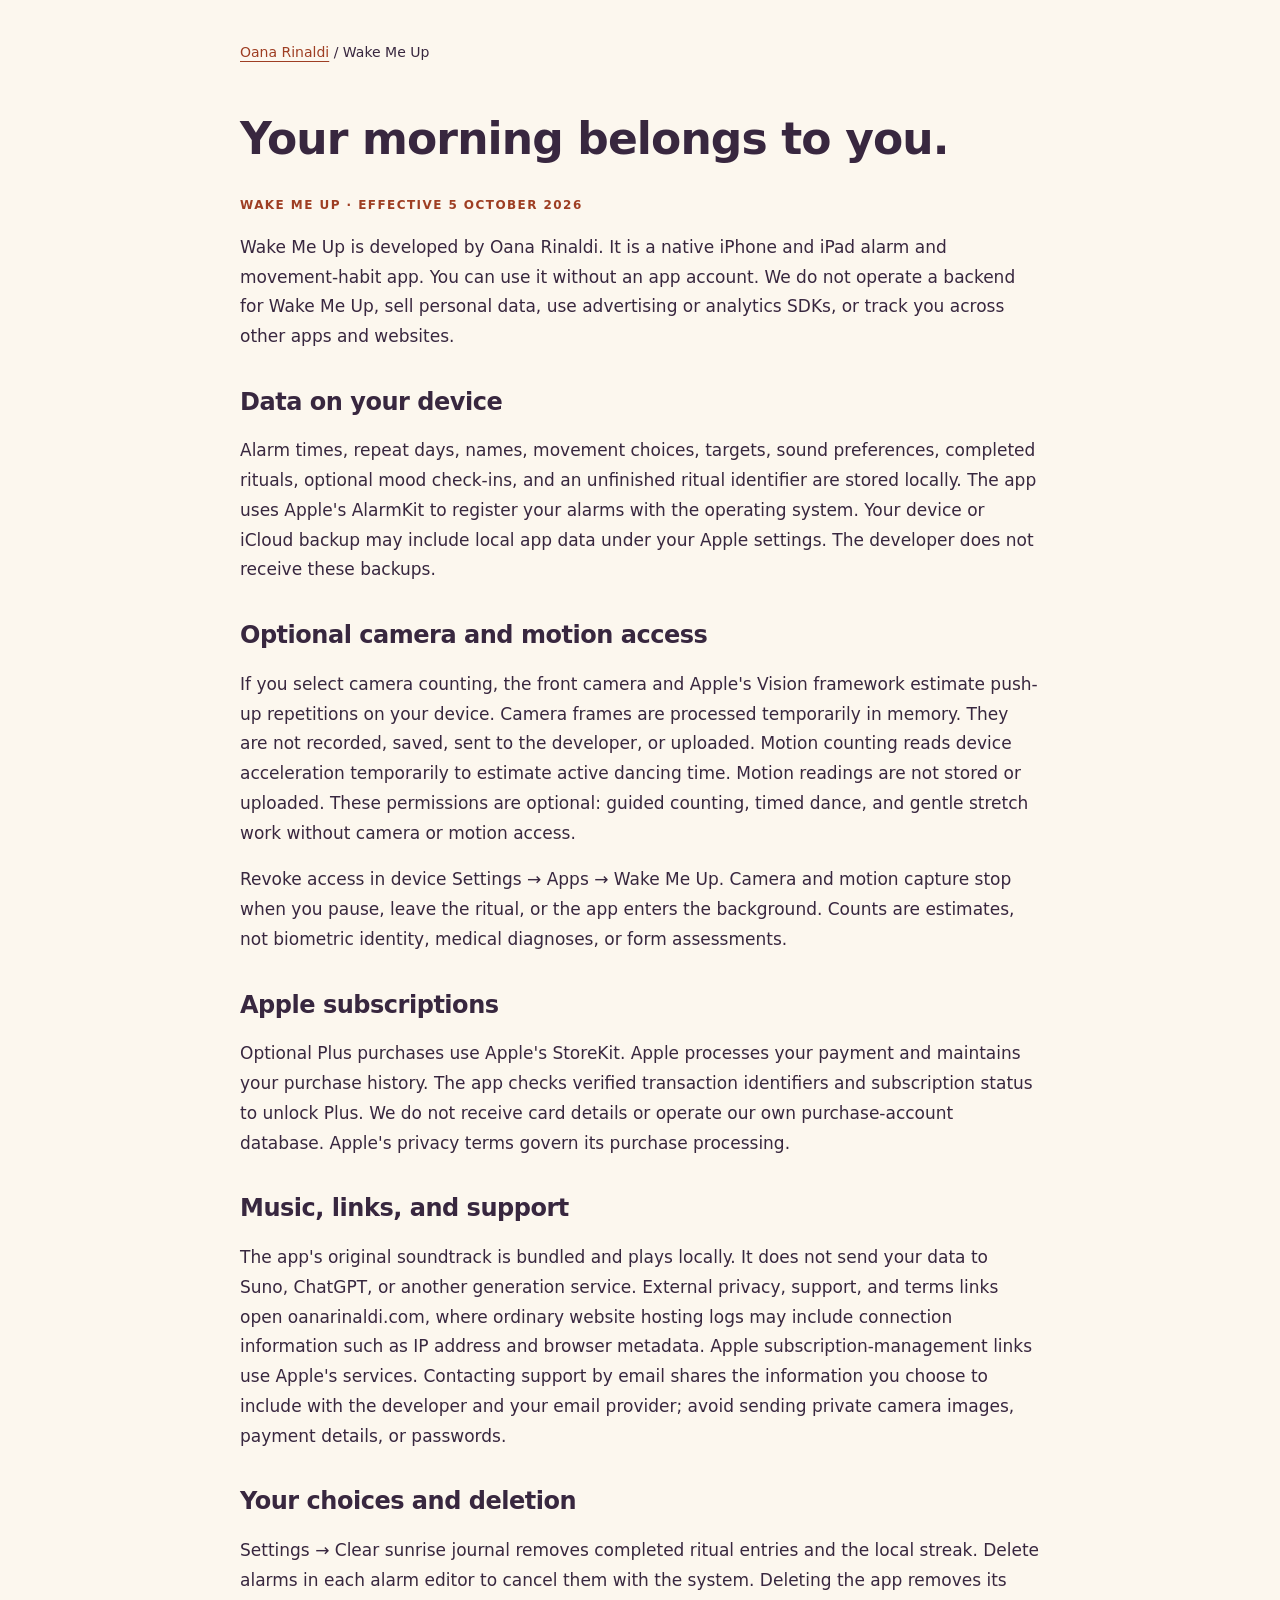
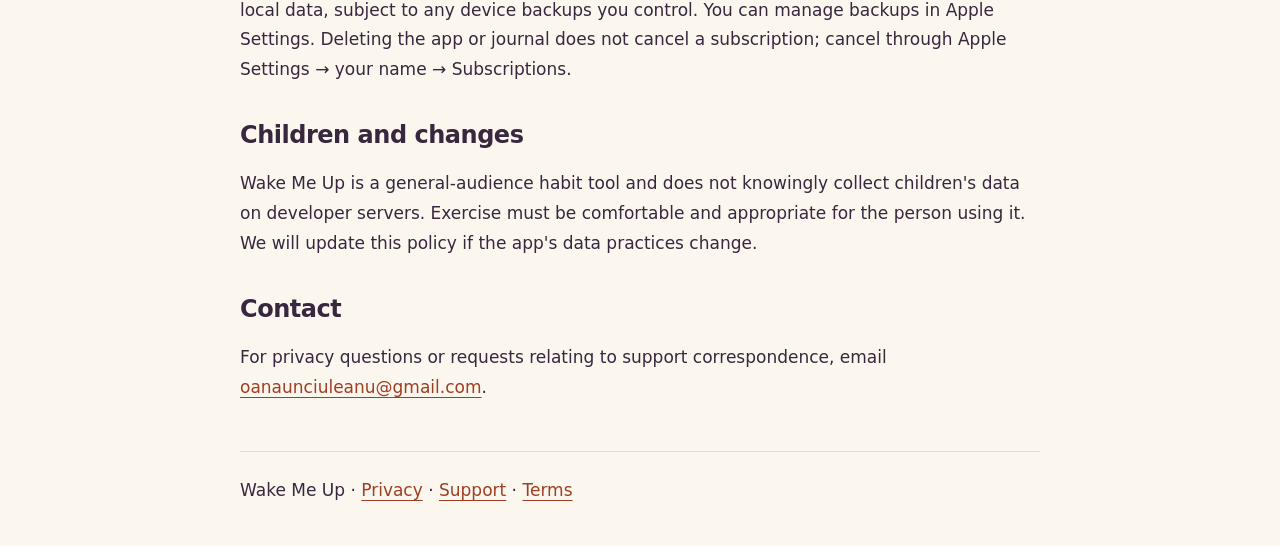
==== AppStore/Web/wakemeupprivacy.html @ 814f3ec6 "Build Wake Me Up iPhone and iPad alarm rituals app" ====
<!doctype html><html lang="en"><head><meta charset="utf-8"><meta name="viewport" content="width=device-width,initial-scale=1"><title>Privacy policy — Wake Me Up</title><style>body{font:17px/1.75 system-ui,sans-serif;max-width:800px;margin:auto;padding:40px 24px;background:#fcf7ee;color:#38273f}h1,h2{line-height:1.2;letter-spacing:-.02em}h1{font-size:44px}h2{margin-top:36px;font-size:24px}a{color:#9e3e23;text-underline-offset:4px}nav{margin-bottom:48px;font-size:14px}footer{margin-top:48px;border-top:1px solid #e5d9d0;padding-top:24px}.tag{color:#9e3e23;font-weight:700;letter-spacing:.12em;font-size:12px}</style></head><body><nav aria-label="Site"><a href="index.html">Oana Rinaldi</a> / Wake Me Up</nav><main><h1>Your morning belongs to you.</h1><p class="tag">WAKE ME UP · EFFECTIVE 5 OCTOBER 2026</p><p>Wake Me Up is developed by Oana Rinaldi. It is a native iPhone and iPad alarm and movement-habit app. You can use it without an app account. We do not operate a backend for Wake Me Up, sell personal data, use advertising or analytics SDKs, or track you across other apps and websites.</p>
<h2>Data on your device</h2><p>Alarm times, repeat days, names, movement choices, targets, sound preferences, completed rituals, optional mood check-ins, and an unfinished ritual identifier are stored locally. The app uses Apple's AlarmKit to register your alarms with the operating system. Your device or iCloud backup may include local app data under your Apple settings. The developer does not receive these backups.</p>
<h2>Optional camera and motion access</h2><p>If you select camera counting, the front camera and Apple's Vision framework estimate push-up repetitions on your device. Camera frames are processed temporarily in memory. They are not recorded, saved, sent to the developer, or uploaded. Motion counting reads device acceleration temporarily to estimate active dancing time. Motion readings are not stored or uploaded. These permissions are optional: guided counting, timed dance, and gentle stretch work without camera or motion access.</p><p>Revoke access in device Settings → Apps → Wake Me Up. Camera and motion capture stop when you pause, leave the ritual, or the app enters the background. Counts are estimates, not biometric identity, medical diagnoses, or form assessments.</p>
<h2>Apple subscriptions</h2><p>Optional Plus purchases use Apple's StoreKit. Apple processes your payment and maintains your purchase history. The app checks verified transaction identifiers and subscription status to unlock Plus. We do not receive card details or operate our own purchase-account database. Apple's privacy terms govern its purchase processing.</p>
<h2>Music, links, and support</h2><p>The app's original soundtrack is bundled and plays locally. It does not send your data to Suno, ChatGPT, or another generation service. External privacy, support, and terms links open oanarinaldi.com, where ordinary website hosting logs may include connection information such as IP address and browser metadata. Apple subscription-management links use Apple's services. Contacting support by email shares the information you choose to include with the developer and your email provider; avoid sending private camera images, payment details, or passwords.</p>
<h2 id="choices">Your choices and deletion</h2><p>Settings → Clear sunrise journal removes completed ritual entries and the local streak. Delete alarms in each alarm editor to cancel them with the system. Deleting the app removes its local data, subject to any device backups you control. You can manage backups in Apple Settings. Deleting the app or journal does not cancel a subscription; cancel through Apple Settings → your name → Subscriptions.</p>
<h2>Children and changes</h2><p>Wake Me Up is a general-audience habit tool and does not knowingly collect children's data on developer servers. Exercise must be comfortable and appropriate for the person using it. We will update this policy if the app's data practices change.</p>
<h2>Contact</h2><p>For privacy questions or requests relating to support correspondence, email <a href="mailto:oanaunciuleanu@gmail.com">oanaunciuleanu@gmail.com</a>.</p></main><footer>Wake Me Up · <a href="wakemeupprivacy.html">Privacy</a> · <a href="wakemeupsupport.html">Support</a> · <a href="wakemeupterms.html">Terms</a></footer></body></html>
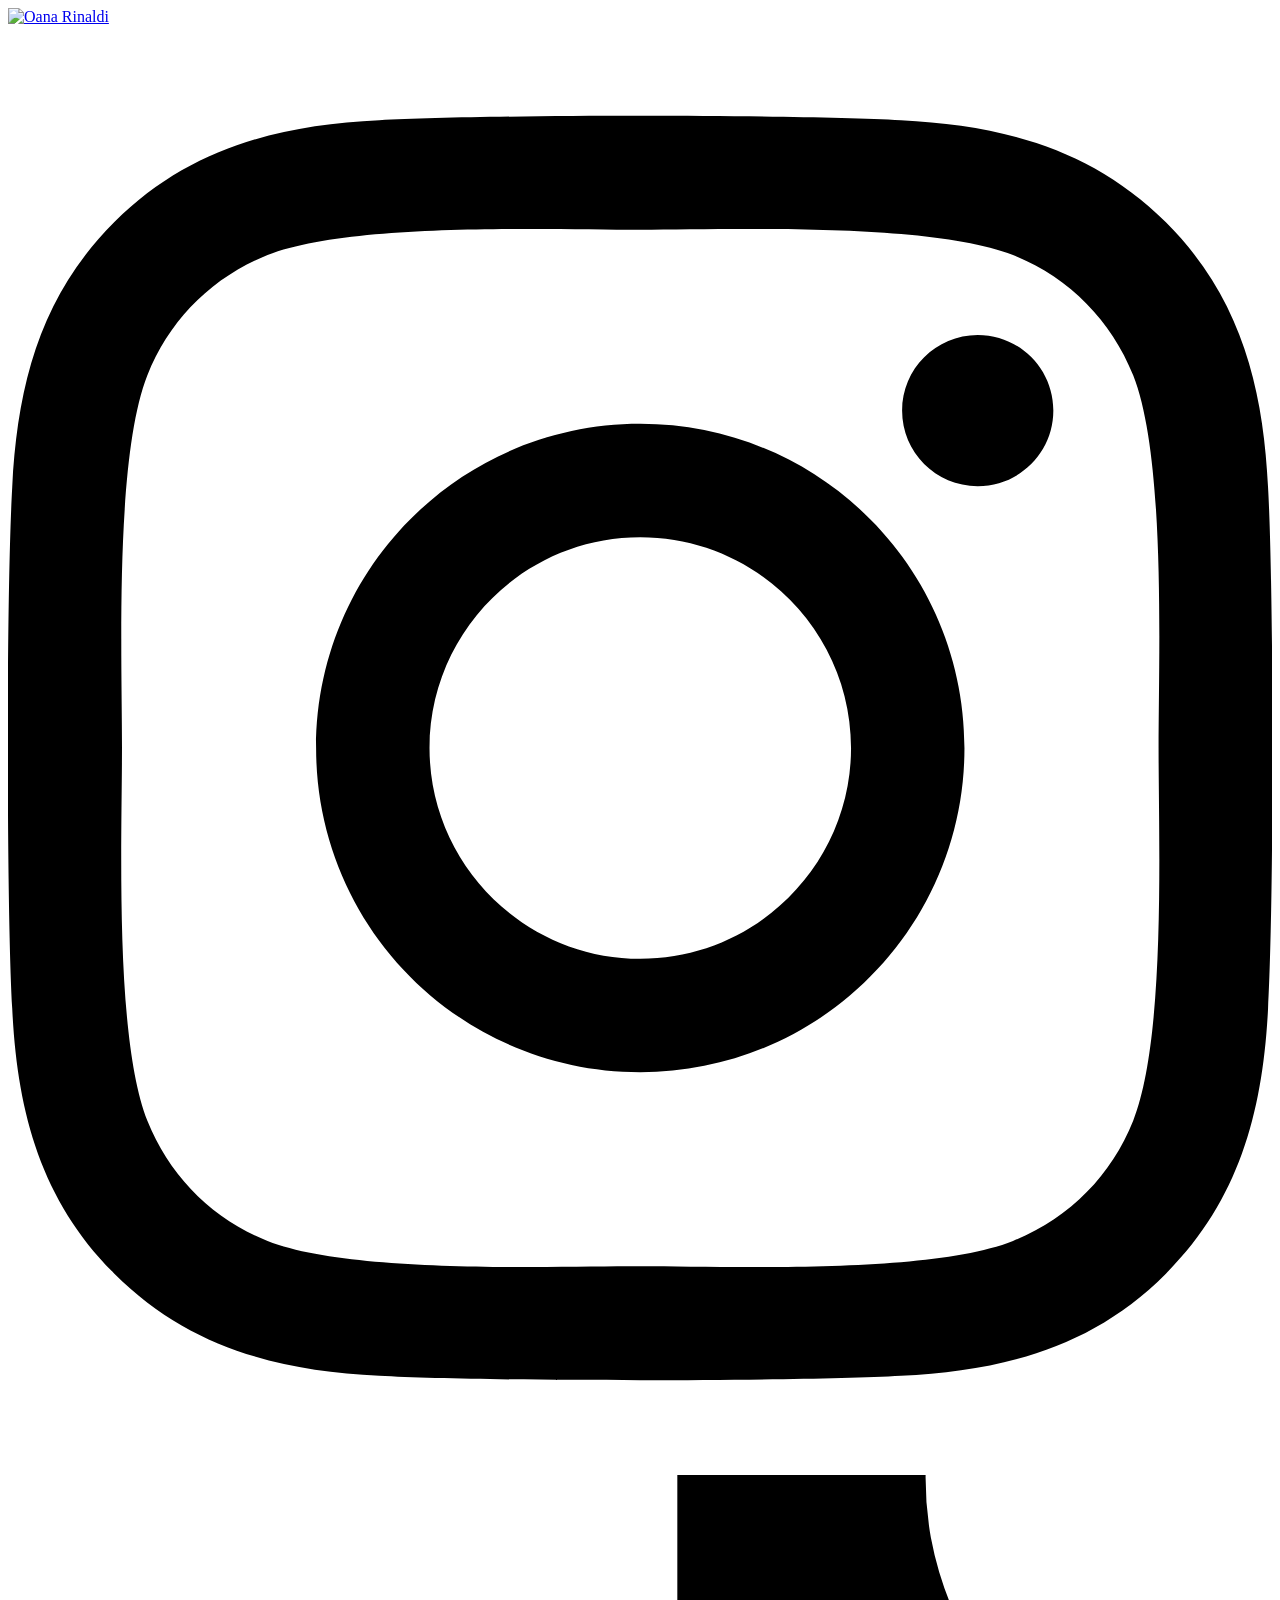
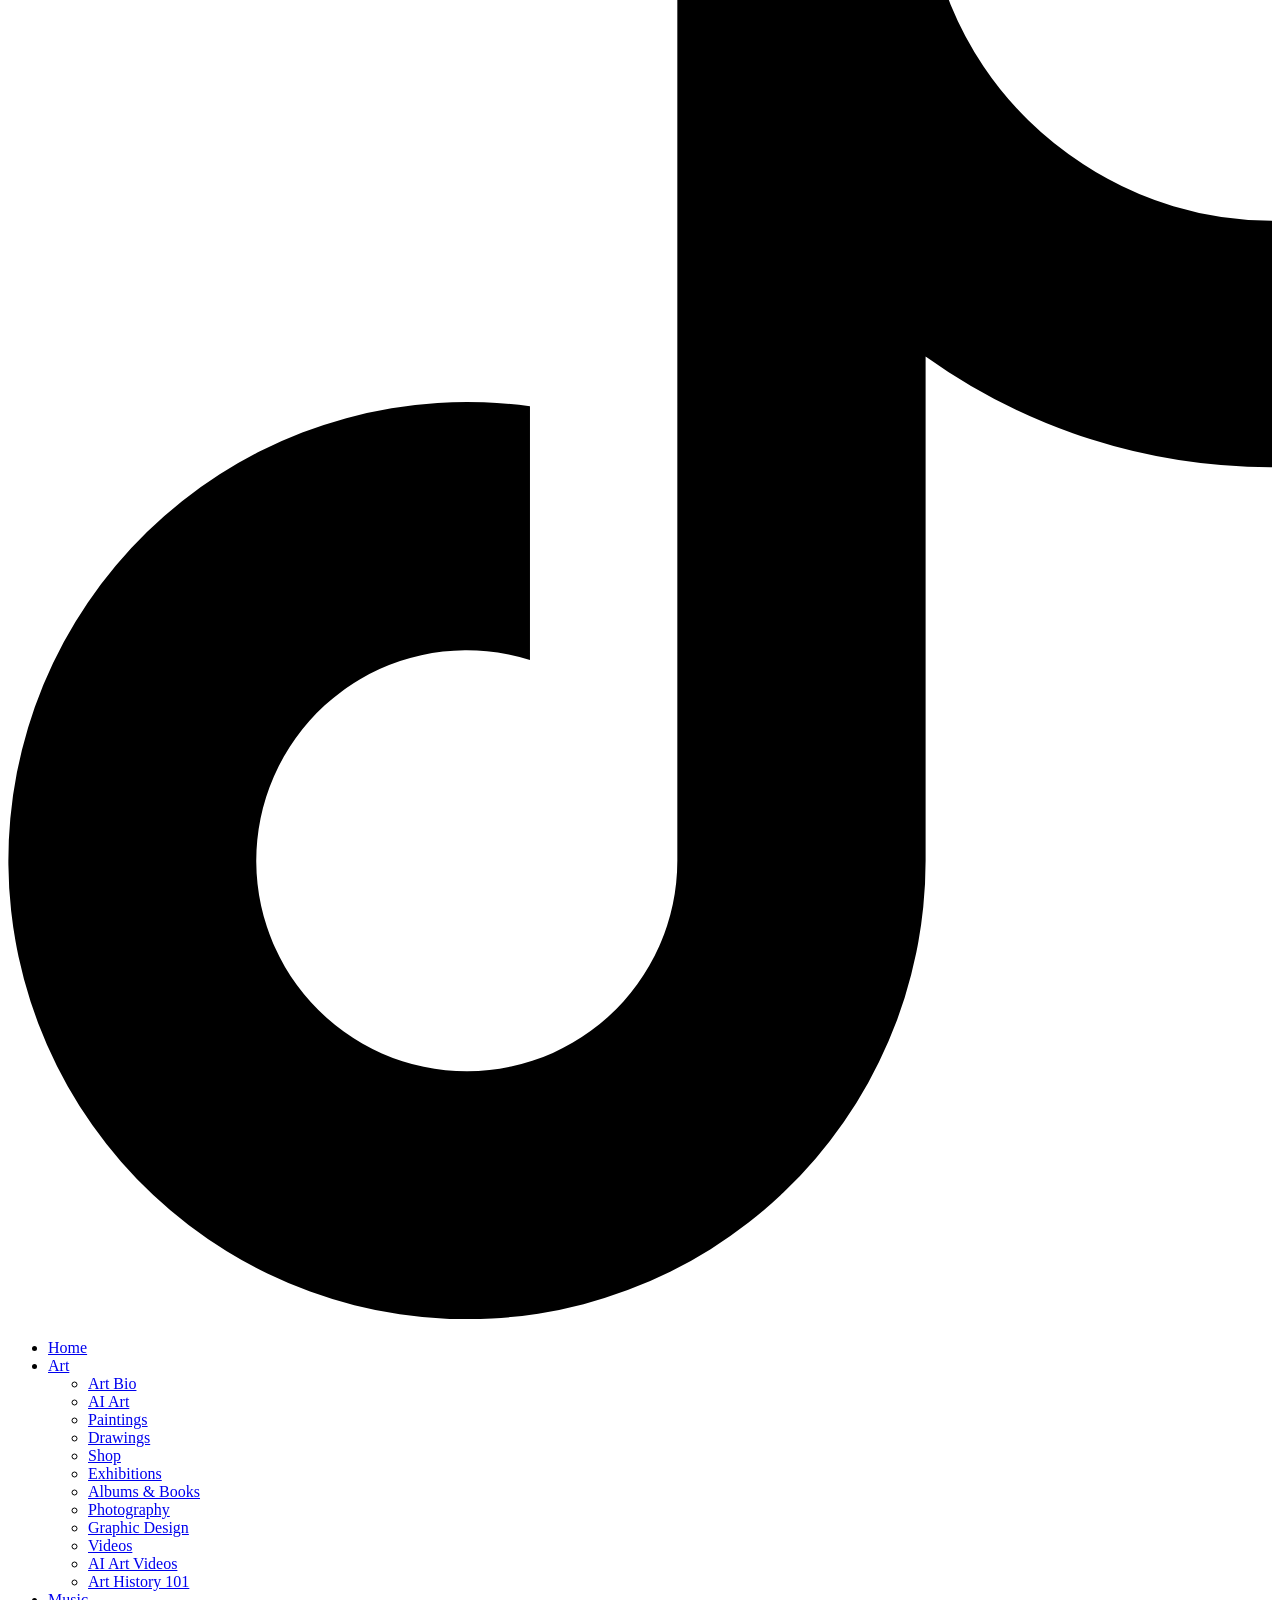
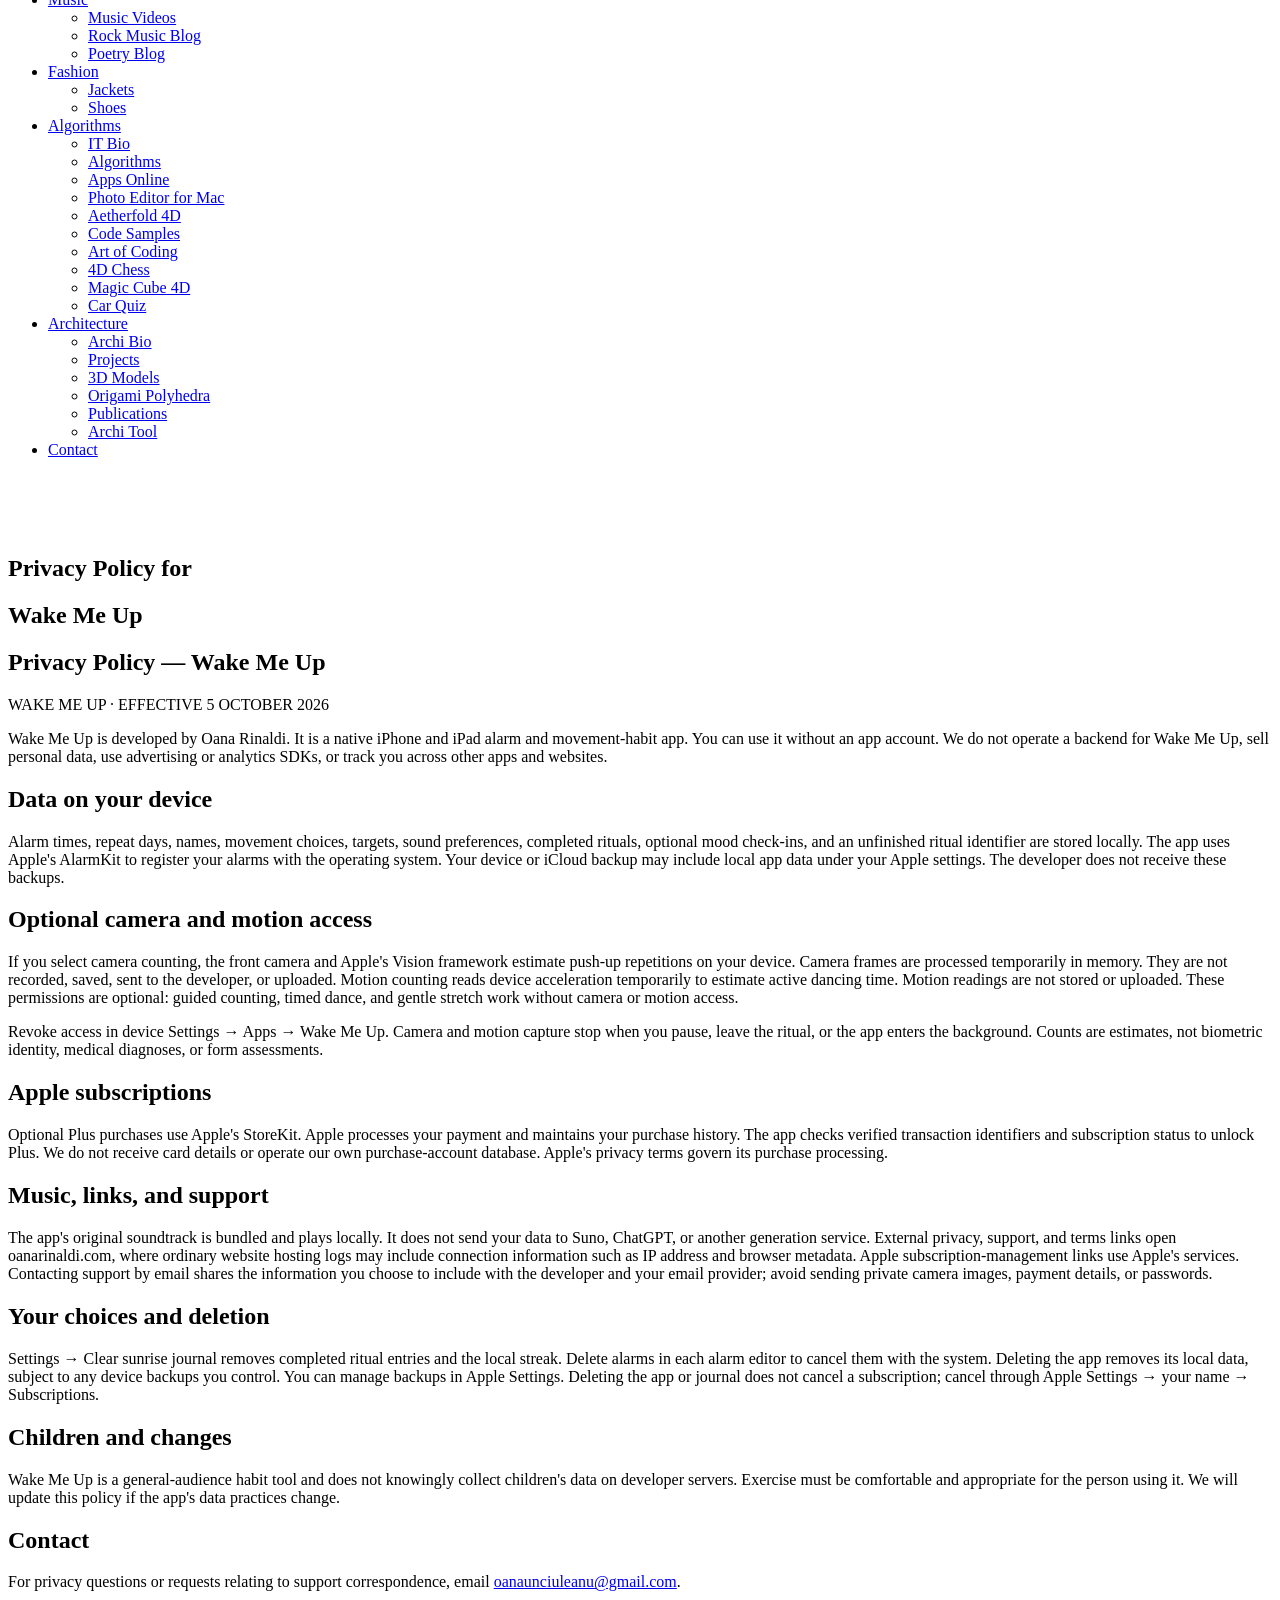
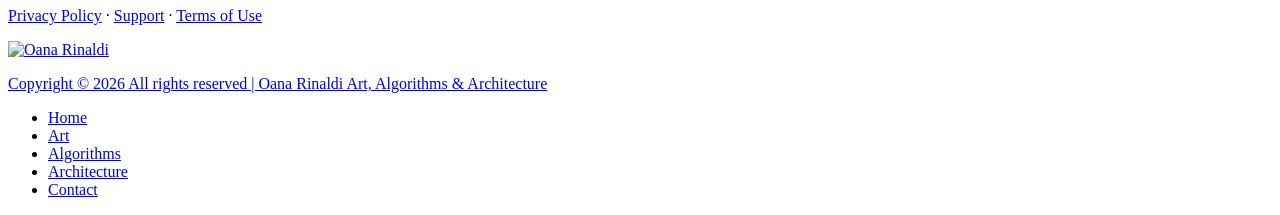
==== commit 728560ac: "Attach reviewer demo and match website styling" ====
--- a/AppStore/Web/wakemeupprivacy.html
+++ b/AppStore/Web/wakemeupprivacy.html
@@ -1,8 +1,304 @@
-<!doctype html><html lang="en"><head><meta charset="utf-8"><meta name="viewport" content="width=device-width,initial-scale=1"><title>Privacy policy — Wake Me Up</title><style>body{font:17px/1.75 system-ui,sans-serif;max-width:800px;margin:auto;padding:40px 24px;background:#fcf7ee;color:#38273f}h1,h2{line-height:1.2;letter-spacing:-.02em}h1{font-size:44px}h2{margin-top:36px;font-size:24px}a{color:#9e3e23;text-underline-offset:4px}nav{margin-bottom:48px;font-size:14px}footer{margin-top:48px;border-top:1px solid #e5d9d0;padding-top:24px}.tag{color:#9e3e23;font-weight:700;letter-spacing:.12em;font-size:12px}</style></head><body><nav aria-label="Site"><a href="index.html">Oana Rinaldi</a> / Wake Me Up</nav><main><h1>Your morning belongs to you.</h1><p class="tag">WAKE ME UP · EFFECTIVE 5 OCTOBER 2026</p><p>Wake Me Up is developed by Oana Rinaldi. It is a native iPhone and iPad alarm and movement-habit app. You can use it without an app account. We do not operate a backend for Wake Me Up, sell personal data, use advertising or analytics SDKs, or track you across other apps and websites.</p>
+<!DOCTYPE html>
+<html lang="en">
+
+<head>
+    <meta charset="UTF-8">
+    <meta name="description" content="Privacy Policy for Wake Me Up — local data, optional camera and motion permissions, and Apple subscriptions.">
+    <meta http-equiv="X-UA-Compatible" content="IE=edge">
+    <meta name="viewport" content="width=device-width, initial-scale=1, shrink-to-fit=no">
+    <!-- The above 4 meta tags *must* come first in the head; any other head content must come *after* these tags -->
+
+    <!-- Title -->
+    <title>Privacy Policy - Wake Me Up by Oana Rinaldi</title>
+
+    <!-- Favicon -->
+    <link rel="icon" href="img/core-img/favicon.ico">
+
+    <!-- Stylesheet -->
+    <link rel="stylesheet" href="style.css">
+
+    <!-- Custom CSS for tooltips -->
+    <style>
+        /* Tooltip styling */
+        .tooltip-btn {
+            position: relative;
+            cursor: pointer;
+        }
+
+        .tooltip-btn::after {
+            content: attr(data-tooltip);
+            position: absolute;
+            bottom: 125%;
+            left: 50%;
+            transform: translateX(-50%);
+            background-color: #333;
+            color: white;
+            padding: 8px 12px;
+            border-radius: 4px;
+            font-size: 12px;
+            white-space: nowrap;
+            opacity: 0;
+            visibility: hidden;
+            transition: opacity 0.3s, visibility 0.3s;
+            z-index: 1000;
+        }
+
+        .tooltip-btn::before {
+            content: '';
+            position: absolute;
+            bottom: 115%;
+            left: 50%;
+            transform: translateX(-50%);
+            border: 5px solid transparent;
+            border-top-color: #333;
+            opacity: 0;
+            visibility: hidden;
+            transition: opacity 0.3s, visibility 0.3s;
+            z-index: 1000;
+        }
+
+        .tooltip-btn:hover::after,
+        .tooltip-btn:hover::before {
+            opacity: 1;
+            visibility: visible;
+        }
+    </style>
+
+</head>
+
+<body>
+    <!-- Preloader -->
+    <div class="preloader d-flex align-items-center justify-content-center">
+        <div class="lds-ellipsis">
+            <div></div>
+            <div></div>
+            <div></div>
+            <div></div>
+        </div>
+    </div>
+
+    <!-- ##### Header Area Start ##### -->
+    <header class="header-area">
+        <!-- Navbar Area -->
+        <div class="oneMusic-main-menu">
+            <div class="classy-nav-container breakpoint-off">
+                <div class="container">
+                    <!-- Menu -->
+                    <nav class="classy-navbar justify-content-between" id="oneMusicNav">
+
+                        <!-- Nav brand -->
+                        <div class="brand-social-wrap"><a href="index.html" class="nav-brand"><img src="img/core-img/logo.png" alt="Oana Rinaldi"></a><a class="nav-social-icon nav-social-ig" href="https://www.instagram.com/oanarinaldi" target="_blank" rel="noopener" aria-label="Instagram"><svg viewBox="0 0 448 512" xmlns="http://www.w3.org/2000/svg"><path d="M224.1 141c-63.6 0-114.9 51.3-114.9 114.9s51.3 114.9 114.9 114.9S339 319.5 339 255.9 287.7 141 224.1 141zm0 189.6c-41.1 0-74.7-33.5-74.7-74.7s33.5-74.7 74.7-74.7 74.7 33.5 74.7 74.7-33.6 74.7-74.7 74.7zm146.4-194.3c0 14.9-12 26.8-26.8 26.8-14.9 0-26.8-12-26.8-26.8s12-26.8 26.8-26.8 26.8 12 26.8 26.8zm76.1 27.2c-1.7-35.9-9.9-67.7-36.2-93.9-26.2-26.2-58-34.4-93.9-36.2-37-2.1-147.9-2.1-184.9 0-35.8 1.7-67.6 9.9-93.9 36.1s-34.4 58-36.2 93.9c-2.1 37-2.1 147.9 0 184.9 1.7 35.9 9.9 67.7 36.2 93.9s58 34.4 93.9 36.2c37 2.1 147.9 2.1 184.9 0 35.9-1.7 67.7-9.9 93.9-36.2 26.2-26.2 34.4-58 36.2-93.9 2.1-37 2.1-147.8 0-184.8zM398.8 388c-7.8 19.6-22.9 34.7-42.6 42.6-29.5 11.7-99.5 9-132.1 9s-102.7 2.6-132.1-9c-19.6-7.8-34.7-22.9-42.6-42.6-11.7-29.5-9-99.5-9-132.1s-2.6-102.7 9-132.1c7.8-19.6 22.9-34.7 42.6-42.6 29.5-11.7 99.5-9 132.1-9s102.7-2.6 132.1 9c19.6 7.8 34.7 22.9 42.6 42.6 11.7 29.5 9 99.5 9 132.1s2.7 102.7-9 132.1z"/></svg></a><a class="nav-social-icon nav-social-tt" href="https://www.tiktok.com/@oanarinaldi?lang=en" target="_blank" rel="noopener" aria-label="TikTok"><svg viewBox="0 0 448 512" xmlns="http://www.w3.org/2000/svg"><path d="M448,209.91a210.06,210.06,0,0,1-122.77-39.25V349.38A162.55,162.55,0,1,1,185,188.31V278.2a74.62,74.62,0,1,0,52.23,71.18V0l88,0a121.18,121.18,0,0,0,1.86,22.17h0A122.18,122.18,0,0,0,381,102.39a121.43,121.43,0,0,0,67,20.14Z"/></svg></a></div>
+
+                        <!-- Navbar Toggler -->
+                        <div class="classy-navbar-toggler">
+                            <span class="navbarToggler"><span></span><span></span><span></span></span>
+                        </div>
+
+                        <!-- Menu -->
+                        <div class="classy-menu">
+
+                            <!-- Close Button -->
+                            <div class="classycloseIcon">
+                                <div class="cross-wrap"><span class="top"></span><span class="bottom"></span></div>
+                            </div>
+
+                            <!-- Nav Start -->
+                            <div class="classynav">
+                                <ul>
+                                    <li><a href="index.html">Home</a></li>
+                                    <li><a href="paintings.html">Art</a>
+                                        <ul class="dropdown">
+                                            <li><a href="artbio.html">Art Bio</a></li>
+											<li><a href="aiart.html">AI Art</a></li>
+                                            <li><a href="paintings.html">Paintings</a></li>
+                                            <li><a href="drawings.html">Drawings</a></li>
+                                            <li><a href="shop.html">Shop</a></li>
+                                            <li><a href="exhibitions.html">Exhibitions</a></li>
+                                            <li><a href="albums.html">Albums &#38; Books</a></li>
+                                            <li><a href="photography.html">Photography</a></li>
+                                            <li><a href="graphicdesign.html">Graphic Design</a></li>
+                                            <li><a href="artvideos.html">Videos</a></li>
+                                            <li><a href="aiartvideos.html">AI Art Videos</a></li>
+                                            <li><a target="_blank" href="https://arthistory101.blog/">Art History 101</a></li>
+                                        </ul>
+                                    </li>
+                                    <li><a href="musicvideos.html">Music</a>
+                                        <ul class="dropdown">
+                                            <li><a href="musicvideos.html">Music Videos</a></li>
+                                            <li><a target="_blank" href="https://rockfest.blog/">Rock Music Blog</a></li>
+                                            <li><a target="_blank" href="https://thepoeticpage.com/">Poetry Blog</a></li>
+                                        </ul>
+                                    </li>
+                                    <li><a href="jackets.html">Fashion</a>
+                                        <ul class="dropdown">
+                                            <li><a href="jackets.html">Jackets</a></li>
+                                            <li><a href="shoes.html">Shoes</a></li>
+                                        </ul>
+                                    </li>
+                                    <li><a href="apps.html">Algorithms</a>
+                                        <ul class="dropdown">
+                                            <li><a href="itbio.html">IT Bio</a></li>
+											<li><a href="algorithmsbook.html">Algorithms</a></li>
+                                            <li><a href="apps.html">Apps Online</a></li>
+                                            <li><a href="photo-editor.html">Photo Editor for Mac</a></li>
+                                            <li><a href="https://aetherfold4d.com">Aetherfold 4D</a></li>
+                                            <li><a href="code.html">Code Samples</a></li>
+                                            <li><a target="_blank" href="https://artofcoding.blog/">Art of Coding</a></li>
+                                            <li><a target="_blank" href="https://oanarinaldi.com/4d_chess/">4D Chess</a></li>
+                                            <li><a target="_blank" href="https://oanarinaldi.com/rubik_4D/">Magic Cube 4D</a></li>
+                                            <li><a target="_blank" href="https://oanarinaldi.com/car_quiz/">Car Quiz</a></li>
+                                        </ul>
+                                    </li>
+                                    <li><a href="architecture.html">Architecture</a>
+                                        <ul class="dropdown">
+                                            <li><a href="archibio.html">Archi Bio</a></li>
+                                            <li><a href="architecture.html">Projects</a></li>
+                                            <li><a href="3dmodels.html">3D Models</a></li>
+                                            <li><a href="origami.html">Origami Polyhedra</a></li>
+                                            <li><a href="archipublications.html">Publications</a></li>
+                                            <li><a href="archi-tool.html">Archi Tool</a></li>
+                                        </ul>
+                                    </li>
+                                    <li><a href="index.html#contact">Contact</a></li>
+                                </ul>
+
+                                <!-- Login/Register & Cart Button -->
+                                <div class="login-register-cart-button d-flex align-items-center">
+                                    <!-- Login/Register -->
+                                    <div class="login-register-btn mr-50">
+                                         <a target="_blank" href="https://arthistory101.blog/" id="blogBtn" class="tooltip-btn" data-tooltip="Visit my Art History Blog"> <i class="fa fa-rss"></i></a>
+                                    </div>
+
+                                    <div class="login-register-btn mr-50">
+                                         <a target="_blank" href="https://www.saatchiart.com/en-ro/oanaunciuleanu" id="saatchiBtn" class="tooltip-btn" data-tooltip="Buy my Art on Saatchi Art"><i class="fa fa-paint-brush"></i></a>
+                                    </div>
+
+<div class="login-register-btn mr-50">
+                                         <a target="_blank" href="https://artofcoding.blog/" id="codingBlogBtn" class="tooltip-btn" data-tooltip="Visit my Coding Blog"><i class="fa fa-code"></i></a>
+                                    </div>
+
+                                    <div class="login-register-btn mr-50">
+                                         <a target="_blank" href="https://rockfest.blog/" id="rockfestBtn" class="tooltip-btn" data-tooltip="Visit my Rock Music Blog"><i class="fa fa-music"></i></a>
+                                    </div>
+
+                                    <div class="login-register-btn mr-50">
+                                         <a target="_blank" href="https://oanarinaldi.com/4d_chess/" id="chessBtn" class="tooltip-btn" data-tooltip="Play my 4D Chess Game"><i class="fa fa-chess-piece"></i></a>
+                                    </div>
+
+                                    <div class="login-register-btn mr-50">
+                                         <a target="_blank" href="https://oanarinaldi.com/rubik_4D/" id="rubikBtn" class="tooltip-btn" data-tooltip="Play my Magic Cube 4D"><i class="fa fa-rubik-cube"></i></a>
+                                    </div>
+                                    <div class="login-register-btn mr-50">
+                                         <a target="_blank" href="https://oanarinaldi.com/car_quiz/" id="carQuizBtn" class="tooltip-btn" data-tooltip="Play my Car Logo Quiz"><i class="fa fa-car"></i></a>
+                                    </div>
+
+                                </div>
+                            </div>
+                            <!-- Nav End -->
+
+                                      <div class="col-6 col-xl-2 text-right" data-aos="fade-down">
+
+                        </div>
+                        </div>
+                    </nav>
+
+                </div>
+            </div>
+        </div>
+    </header>
+    <!-- ##### Header Area End ##### -->
+
+        <!-- ##### Area Start ##### -->
+    <section class="contact-area section-padding-100 bg-img bg-overlay bg-fixed has-bg-img" style="background-image: url(img/bg-img/breadcumb5.jpg);">
+        <div class="container">
+            <div class="row">
+                <div class="col-12">
+                    <div class="section-heading white">
+                    <pre>
+
+
+
+					</pre>
+                         <h2>Privacy Policy for</h2>
+                        <h2>Wake Me Up</h2>
+
+                   </div>
+                </div>
+            </div>
+        </div>
+    </section>
+
+    <!-- ##### Area End ##### -->
+
+
+
+    <!-- ##### Album Catagory Area Start ##### -->
+    <section class="album-catagory section-padding-100-0">
+        <div class="container">
+            <div class="row">
+                <div class="col-12">
+
+                  <!-- Algorithm book Start -->
+                    <div class="single-blog-post mb-100 wow fadeInUp" data-wow-delay="100ms">
+
+                        <!-- Blog Content -->
+                        <div class="blog-content">
+
+                          <!-- Post Excerpt -->
+    <h1>Privacy Policy — Wake Me Up</h1><p>WAKE ME UP · EFFECTIVE 5 OCTOBER 2026</p><p>Wake Me Up is developed by Oana Rinaldi. It is a native iPhone and iPad alarm and movement-habit app. You can use it without an app account. We do not operate a backend for Wake Me Up, sell personal data, use advertising or analytics SDKs, or track you across other apps and websites.</p>
 <h2>Data on your device</h2><p>Alarm times, repeat days, names, movement choices, targets, sound preferences, completed rituals, optional mood check-ins, and an unfinished ritual identifier are stored locally. The app uses Apple's AlarmKit to register your alarms with the operating system. Your device or iCloud backup may include local app data under your Apple settings. The developer does not receive these backups.</p>
 <h2>Optional camera and motion access</h2><p>If you select camera counting, the front camera and Apple's Vision framework estimate push-up repetitions on your device. Camera frames are processed temporarily in memory. They are not recorded, saved, sent to the developer, or uploaded. Motion counting reads device acceleration temporarily to estimate active dancing time. Motion readings are not stored or uploaded. These permissions are optional: guided counting, timed dance, and gentle stretch work without camera or motion access.</p><p>Revoke access in device Settings → Apps → Wake Me Up. Camera and motion capture stop when you pause, leave the ritual, or the app enters the background. Counts are estimates, not biometric identity, medical diagnoses, or form assessments.</p>
 <h2>Apple subscriptions</h2><p>Optional Plus purchases use Apple's StoreKit. Apple processes your payment and maintains your purchase history. The app checks verified transaction identifiers and subscription status to unlock Plus. We do not receive card details or operate our own purchase-account database. Apple's privacy terms govern its purchase processing.</p>
 <h2>Music, links, and support</h2><p>The app's original soundtrack is bundled and plays locally. It does not send your data to Suno, ChatGPT, or another generation service. External privacy, support, and terms links open oanarinaldi.com, where ordinary website hosting logs may include connection information such as IP address and browser metadata. Apple subscription-management links use Apple's services. Contacting support by email shares the information you choose to include with the developer and your email provider; avoid sending private camera images, payment details, or passwords.</p>
-<h2 id="choices">Your choices and deletion</h2><p>Settings → Clear sunrise journal removes completed ritual entries and the local streak. Delete alarms in each alarm editor to cancel them with the system. Deleting the app removes its local data, subject to any device backups you control. You can manage backups in Apple Settings. Deleting the app or journal does not cancel a subscription; cancel through Apple Settings → your name → Subscriptions.</p>
+<h2 id="choices" style="scroll-margin-top: 120px;">Your choices and deletion</h2><p>Settings → Clear sunrise journal removes completed ritual entries and the local streak. Delete alarms in each alarm editor to cancel them with the system. Deleting the app removes its local data, subject to any device backups you control. You can manage backups in Apple Settings. Deleting the app or journal does not cancel a subscription; cancel through Apple Settings → your name → Subscriptions.</p>
 <h2>Children and changes</h2><p>Wake Me Up is a general-audience habit tool and does not knowingly collect children's data on developer servers. Exercise must be comfortable and appropriate for the person using it. We will update this policy if the app's data practices change.</p>
-<h2>Contact</h2><p>For privacy questions or requests relating to support correspondence, email <a href="mailto:oanaunciuleanu@gmail.com">oanaunciuleanu@gmail.com</a>.</p></main><footer>Wake Me Up · <a href="wakemeupprivacy.html">Privacy</a> · <a href="wakemeupsupport.html">Support</a> · <a href="wakemeupterms.html">Terms</a></footer></body></html>+<h2>Contact</h2><p>For privacy questions or requests relating to support correspondence, email <a href="mailto:oanaunciuleanu@gmail.com">oanaunciuleanu@gmail.com</a>.</p>
+    <p class="mt-30"><a href="wakemeupprivacy.html">Privacy Policy</a> &middot; <a href="wakemeupsupport.html">Support</a> &middot; <a href="wakemeupterms.html">Terms of Use</a></p>
+
+                        </div>
+                    </div>
+                </div>
+            </div>
+        </div>
+    </section>
+    <!-- ##### Album Catagory Area End ##### -->
+
+    <!-- ##### Footer Area Start ##### -->
+    <footer class="footer-area">
+        <div class="container">
+            <div class="row d-flex flex-wrap align-items-center">
+                <div class="col-12 col-md-6">
+                    <a href="index.html"><img src="img/core-img/logo.png" alt="Oana Rinaldi"></a>
+                    <p class="copywrite-text"><a href="index.html">Copyright &copy; 2026 All rights reserved | Oana Rinaldi Art, Algorithms &#38; Architecture</a></p>
+                </div>
+
+                <div class="col-12 col-md-6">
+                    <div class="footer-nav">
+                        <ul>
+                            <li><a href="index.html">Home</a></li>
+                            <li><a href="paintings.html">Art</a></li>
+                            <li><a href="apps.html">Algorithms</a></li>
+                            <li><a href="architecture.html">Architecture</a></li>
+                            <li><a href="index.html#contact">Contact</a></li>
+                        </ul>
+                    </div>
+                </div>
+            </div>
+        </div>
+    </footer>
+    <!-- ##### Footer Area Start ##### -->
+
+    <!-- ##### All Javascript Script ##### -->
+    <!-- jQuery-2.2.4 js -->
+    <script src="js/jquery/jquery-2.2.4.min.js"></script>
+    <!-- Popper js -->
+    <script src="js/bootstrap/popper.min.js"></script>
+    <!-- Bootstrap js -->
+    <script src="js/bootstrap/bootstrap.min.js"></script>
+    <!-- All Plugins js -->
+    <script src="js/plugins/plugins.js"></script>
+    <!-- Active js -->
+    <script src="js/active.js"></script>
+</body>
+
+</html>
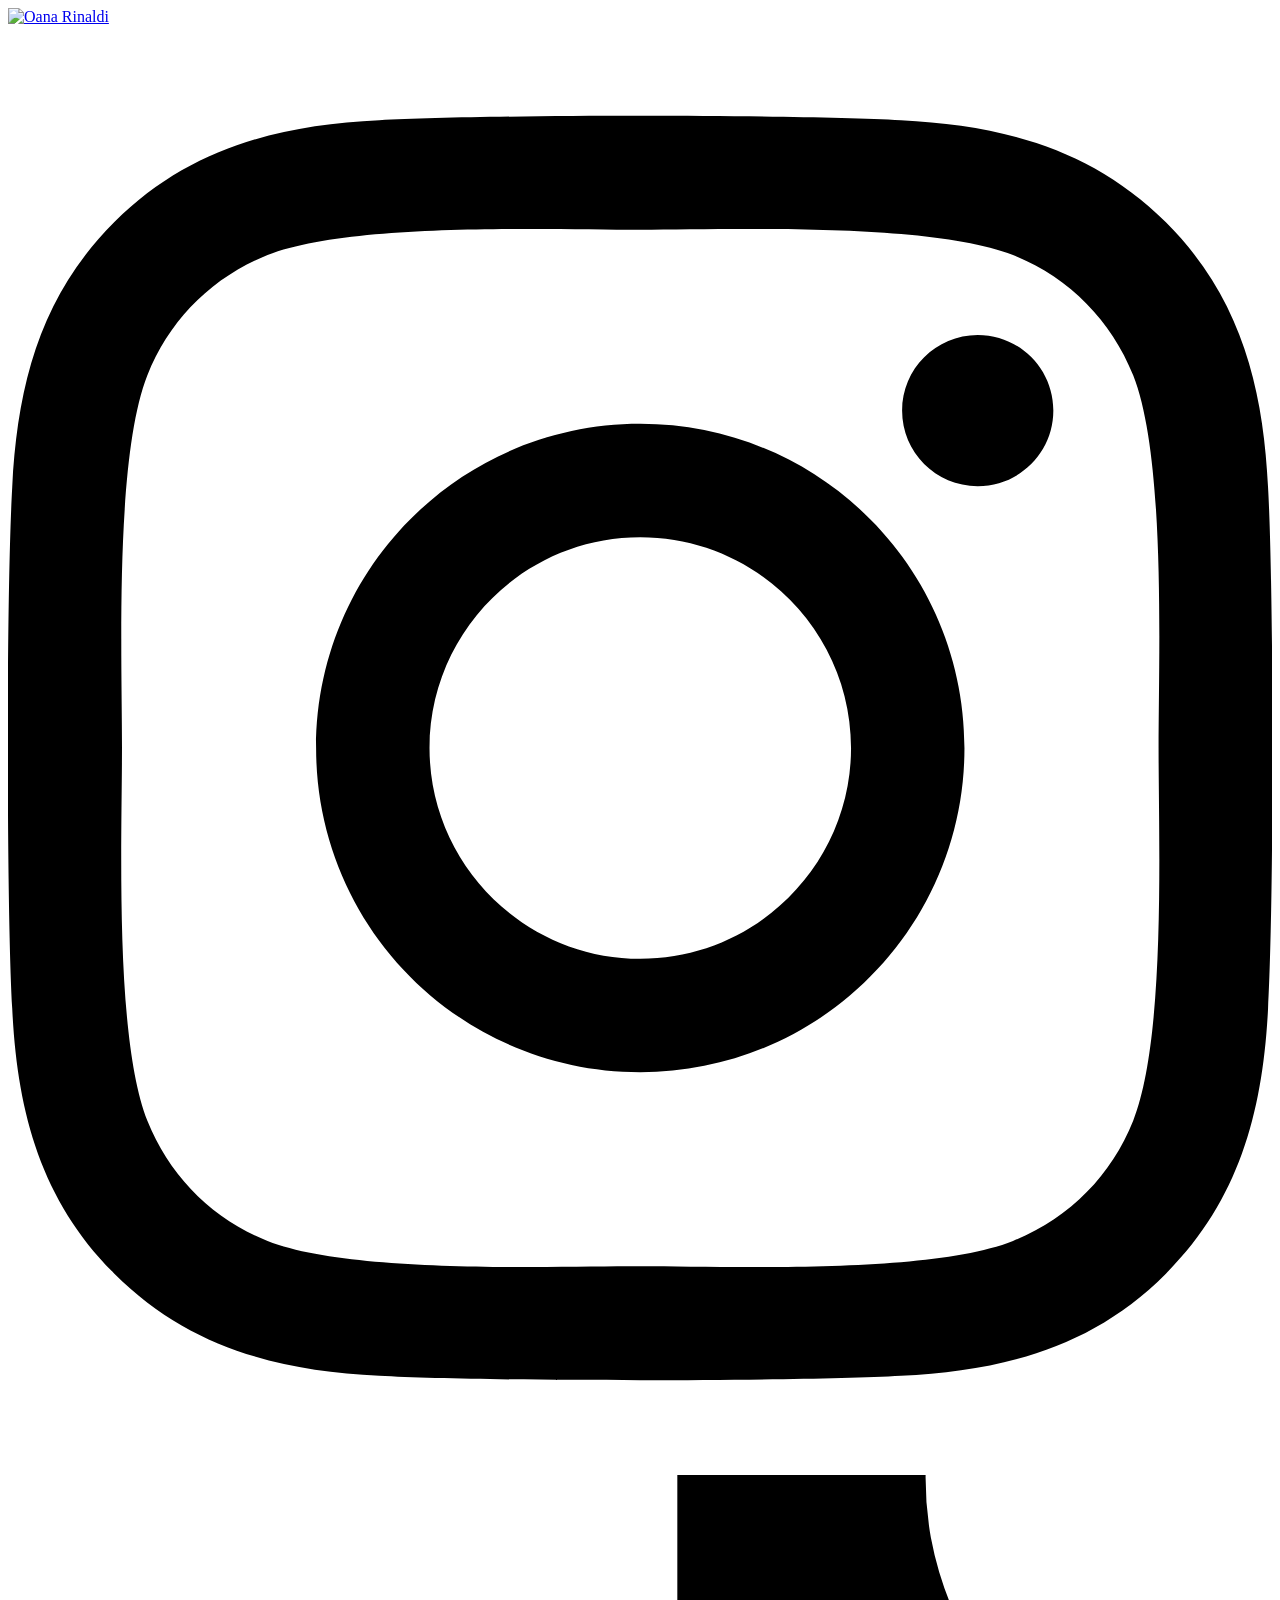
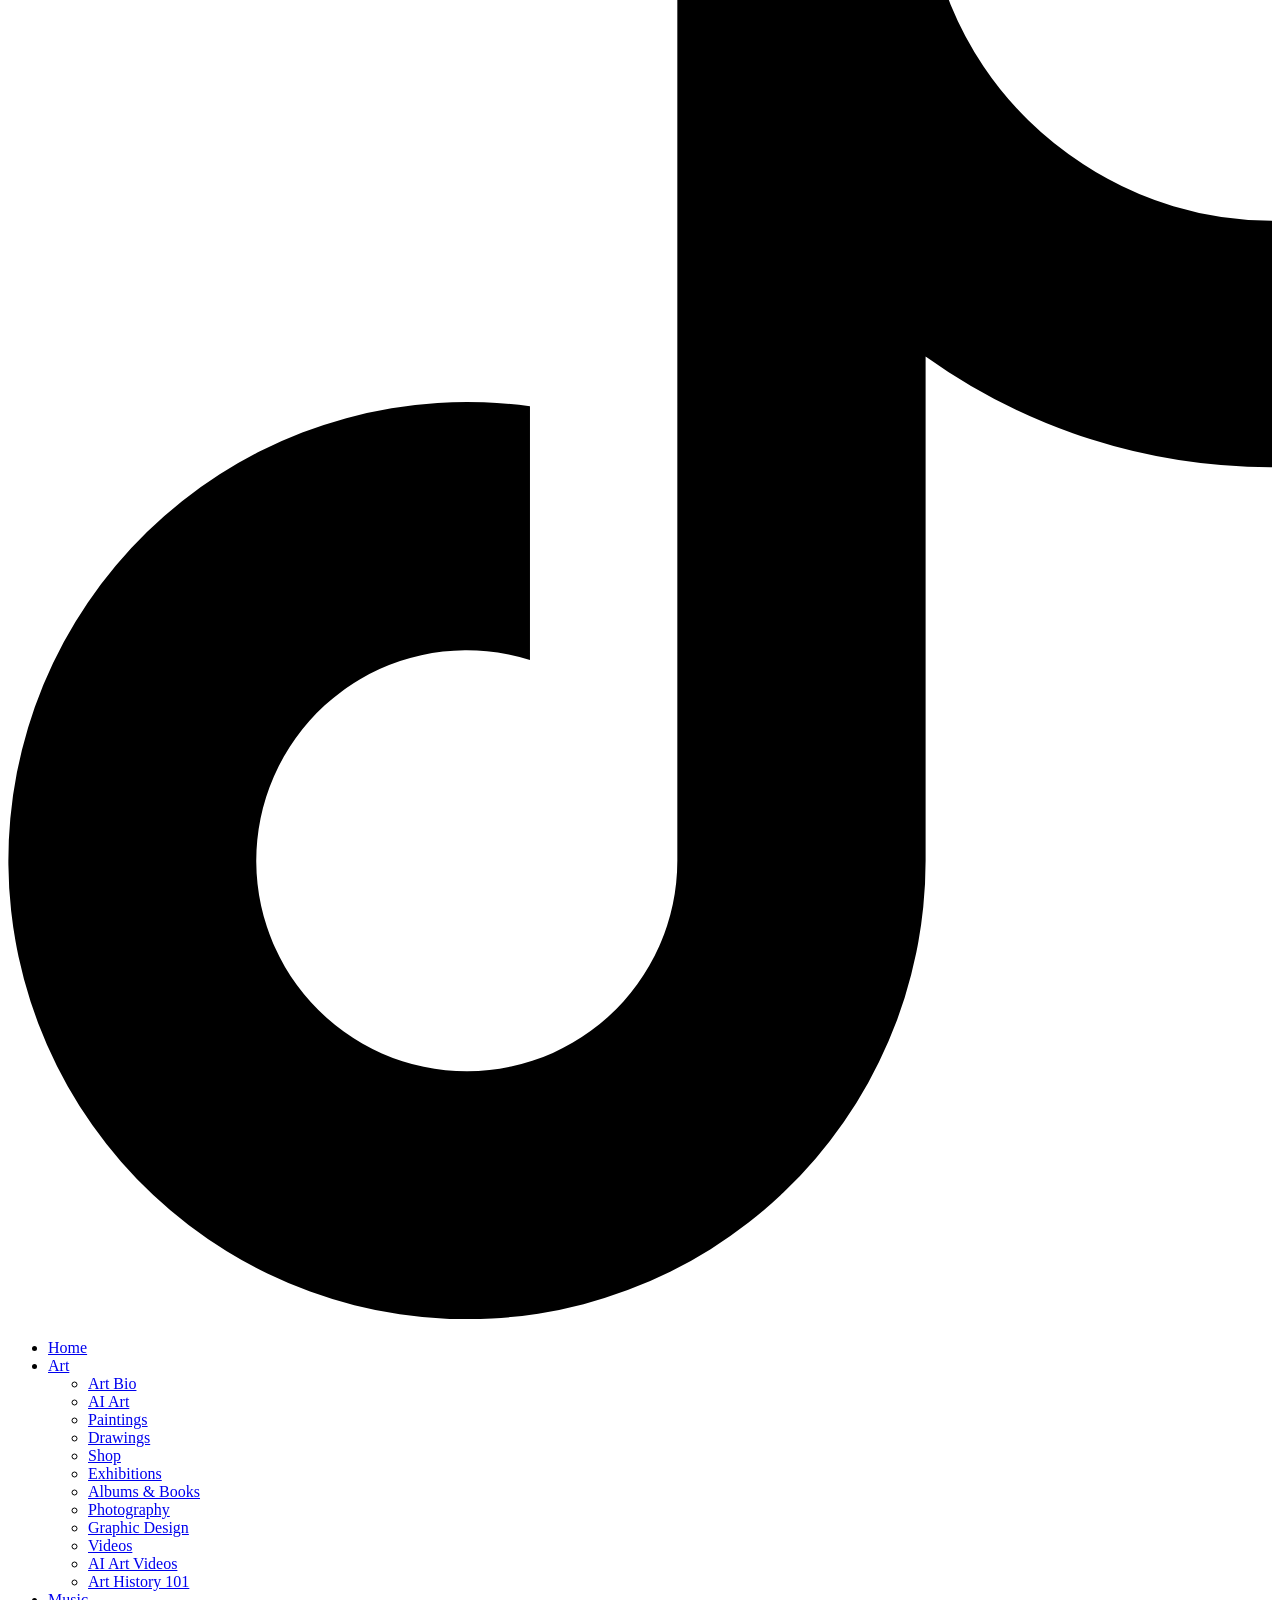
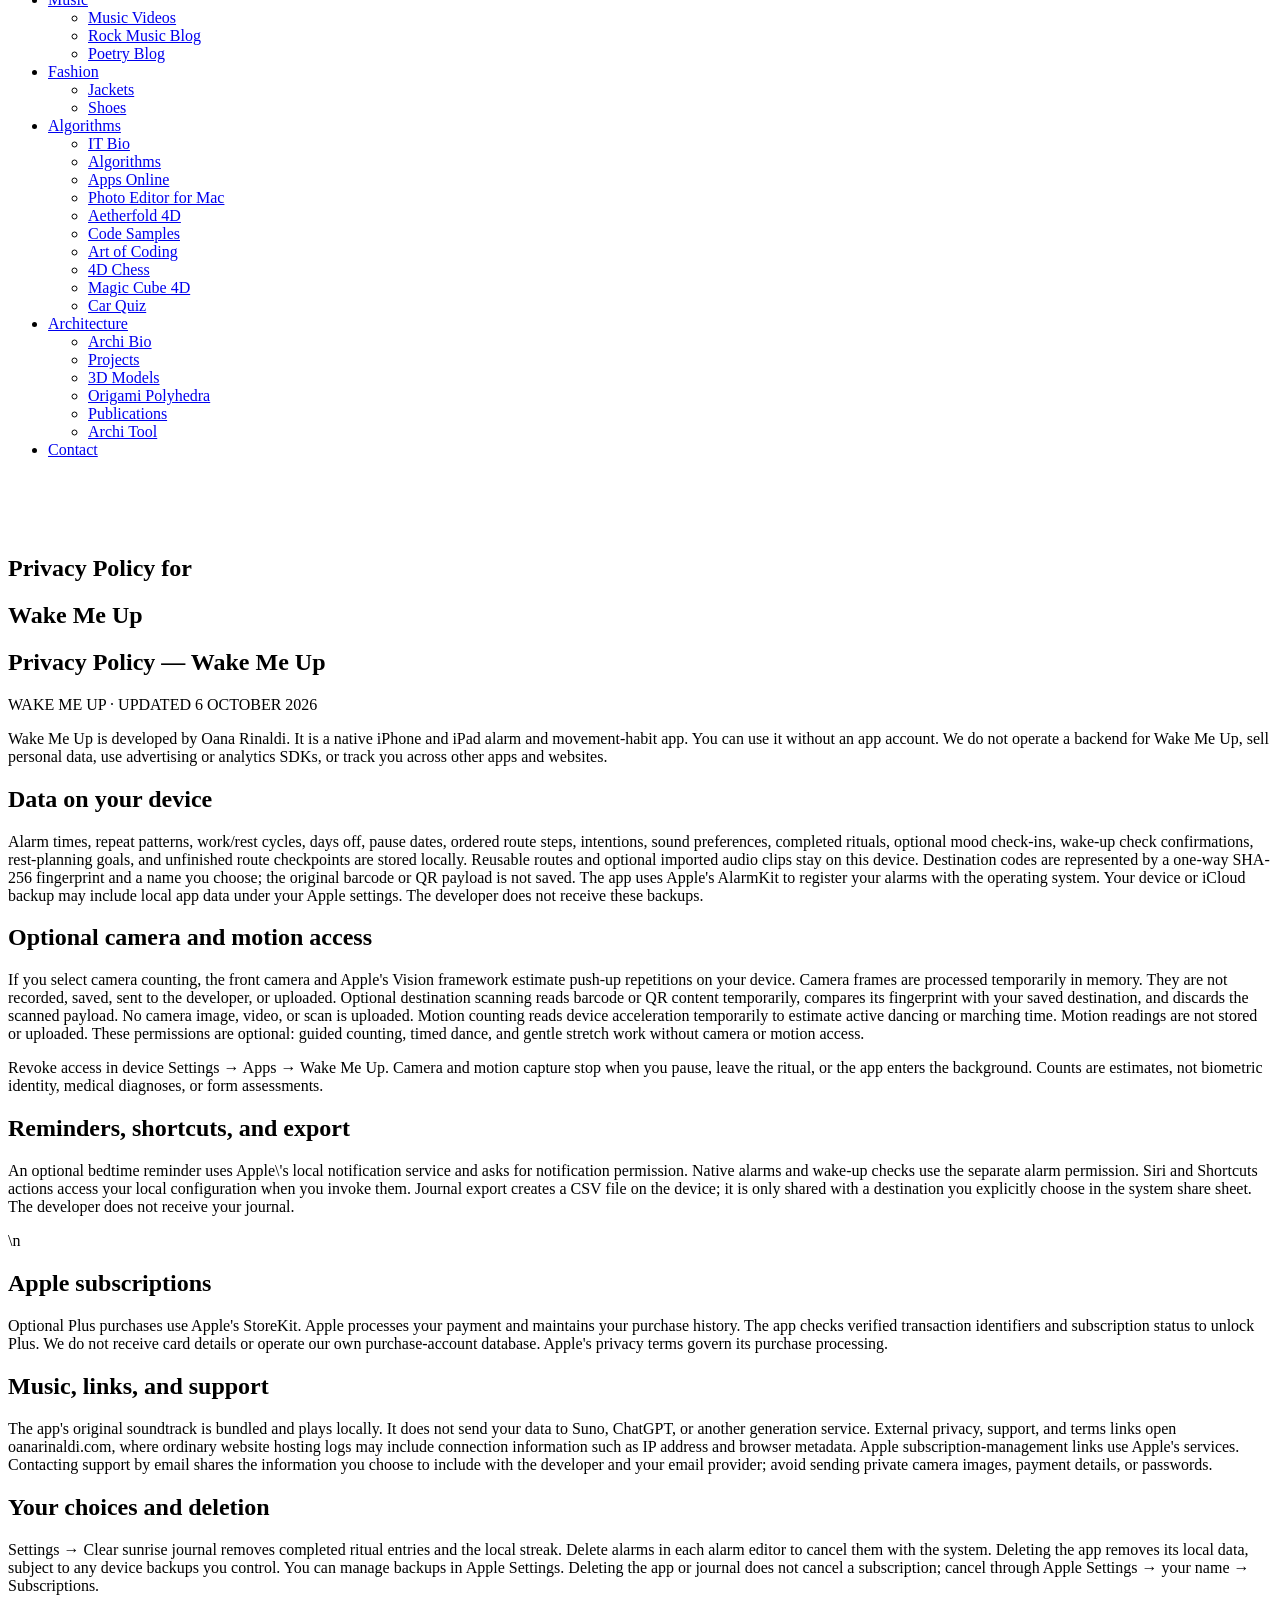
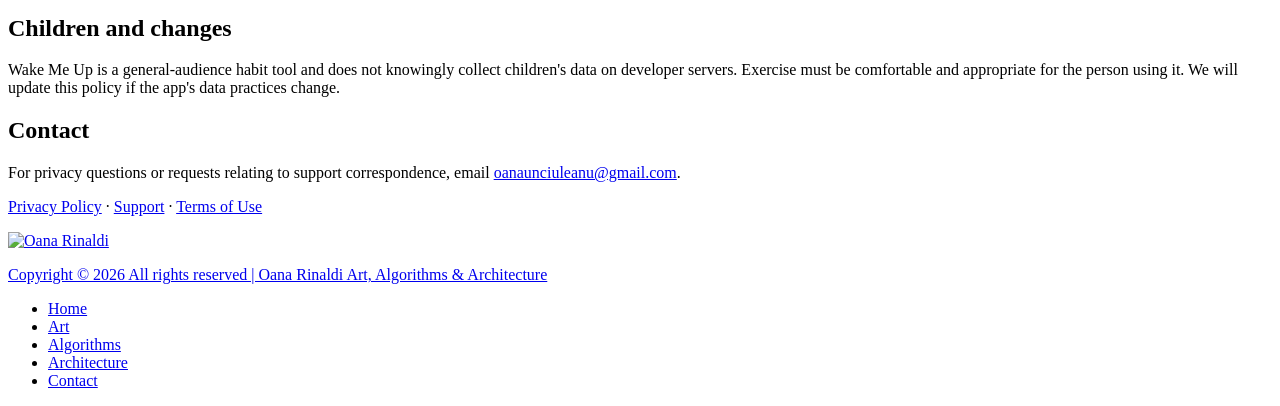
==== commit 50ff0912: "Build researched morning routes, flexible alarms and wake-up checks" ====
--- a/AppStore/Web/wakemeupprivacy.html
+++ b/AppStore/Web/wakemeupprivacy.html
@@ -245,10 +245,10 @@
                         <div class="blog-content">
 
                           <!-- Post Excerpt -->
-    <h1>Privacy Policy — Wake Me Up</h1><p>WAKE ME UP · EFFECTIVE 5 OCTOBER 2026</p><p>Wake Me Up is developed by Oana Rinaldi. It is a native iPhone and iPad alarm and movement-habit app. You can use it without an app account. We do not operate a backend for Wake Me Up, sell personal data, use advertising or analytics SDKs, or track you across other apps and websites.</p>
-<h2>Data on your device</h2><p>Alarm times, repeat days, names, movement choices, targets, sound preferences, completed rituals, optional mood check-ins, and an unfinished ritual identifier are stored locally. The app uses Apple's AlarmKit to register your alarms with the operating system. Your device or iCloud backup may include local app data under your Apple settings. The developer does not receive these backups.</p>
-<h2>Optional camera and motion access</h2><p>If you select camera counting, the front camera and Apple's Vision framework estimate push-up repetitions on your device. Camera frames are processed temporarily in memory. They are not recorded, saved, sent to the developer, or uploaded. Motion counting reads device acceleration temporarily to estimate active dancing time. Motion readings are not stored or uploaded. These permissions are optional: guided counting, timed dance, and gentle stretch work without camera or motion access.</p><p>Revoke access in device Settings → Apps → Wake Me Up. Camera and motion capture stop when you pause, leave the ritual, or the app enters the background. Counts are estimates, not biometric identity, medical diagnoses, or form assessments.</p>
-<h2>Apple subscriptions</h2><p>Optional Plus purchases use Apple's StoreKit. Apple processes your payment and maintains your purchase history. The app checks verified transaction identifiers and subscription status to unlock Plus. We do not receive card details or operate our own purchase-account database. Apple's privacy terms govern its purchase processing.</p>
+    <h1>Privacy Policy — Wake Me Up</h1><p>WAKE ME UP · UPDATED 6 OCTOBER 2026</p><p>Wake Me Up is developed by Oana Rinaldi. It is a native iPhone and iPad alarm and movement-habit app. You can use it without an app account. We do not operate a backend for Wake Me Up, sell personal data, use advertising or analytics SDKs, or track you across other apps and websites.</p>
+<h2>Data on your device</h2><p>Alarm times, repeat patterns, work/rest cycles, days off, pause dates, ordered route steps, intentions, sound preferences, completed rituals, optional mood check-ins, wake-up check confirmations, rest-planning goals, and unfinished route checkpoints are stored locally. Reusable routes and optional imported audio clips stay on this device. Destination codes are represented by a one-way SHA-256 fingerprint and a name you choose; the original barcode or QR payload is not saved. The app uses Apple's AlarmKit to register your alarms with the operating system. Your device or iCloud backup may include local app data under your Apple settings. The developer does not receive these backups.</p>
+<h2>Optional camera and motion access</h2><p>If you select camera counting, the front camera and Apple's Vision framework estimate push-up repetitions on your device. Camera frames are processed temporarily in memory. They are not recorded, saved, sent to the developer, or uploaded. Optional destination scanning reads barcode or QR content temporarily, compares its fingerprint with your saved destination, and discards the scanned payload. No camera image, video, or scan is uploaded. Motion counting reads device acceleration temporarily to estimate active dancing or marching time. Motion readings are not stored or uploaded. These permissions are optional: guided counting, timed dance, and gentle stretch work without camera or motion access.</p><p>Revoke access in device Settings → Apps → Wake Me Up. Camera and motion capture stop when you pause, leave the ritual, or the app enters the background. Counts are estimates, not biometric identity, medical diagnoses, or form assessments.</p>
+<h2>Reminders, shortcuts, and export</h2><p>An optional bedtime reminder uses Apple\'s local notification service and asks for notification permission. Native alarms and wake-up checks use the separate alarm permission. Siri and Shortcuts actions access your local configuration when you invoke them. Journal export creates a CSV file on the device; it is only shared with a destination you explicitly choose in the system share sheet. The developer does not receive your journal.</p>\n<h2>Apple subscriptions</h2><p>Optional Plus purchases use Apple's StoreKit. Apple processes your payment and maintains your purchase history. The app checks verified transaction identifiers and subscription status to unlock Plus. We do not receive card details or operate our own purchase-account database. Apple's privacy terms govern its purchase processing.</p>
 <h2>Music, links, and support</h2><p>The app's original soundtrack is bundled and plays locally. It does not send your data to Suno, ChatGPT, or another generation service. External privacy, support, and terms links open oanarinaldi.com, where ordinary website hosting logs may include connection information such as IP address and browser metadata. Apple subscription-management links use Apple's services. Contacting support by email shares the information you choose to include with the developer and your email provider; avoid sending private camera images, payment details, or passwords.</p>
 <h2 id="choices" style="scroll-margin-top: 120px;">Your choices and deletion</h2><p>Settings → Clear sunrise journal removes completed ritual entries and the local streak. Delete alarms in each alarm editor to cancel them with the system. Deleting the app removes its local data, subject to any device backups you control. You can manage backups in Apple Settings. Deleting the app or journal does not cancel a subscription; cancel through Apple Settings → your name → Subscriptions.</p>
 <h2>Children and changes</h2><p>Wake Me Up is a general-audience habit tool and does not knowingly collect children's data on developer servers. Exercise must be comfortable and appropriate for the person using it. We will update this policy if the app's data practices change.</p>
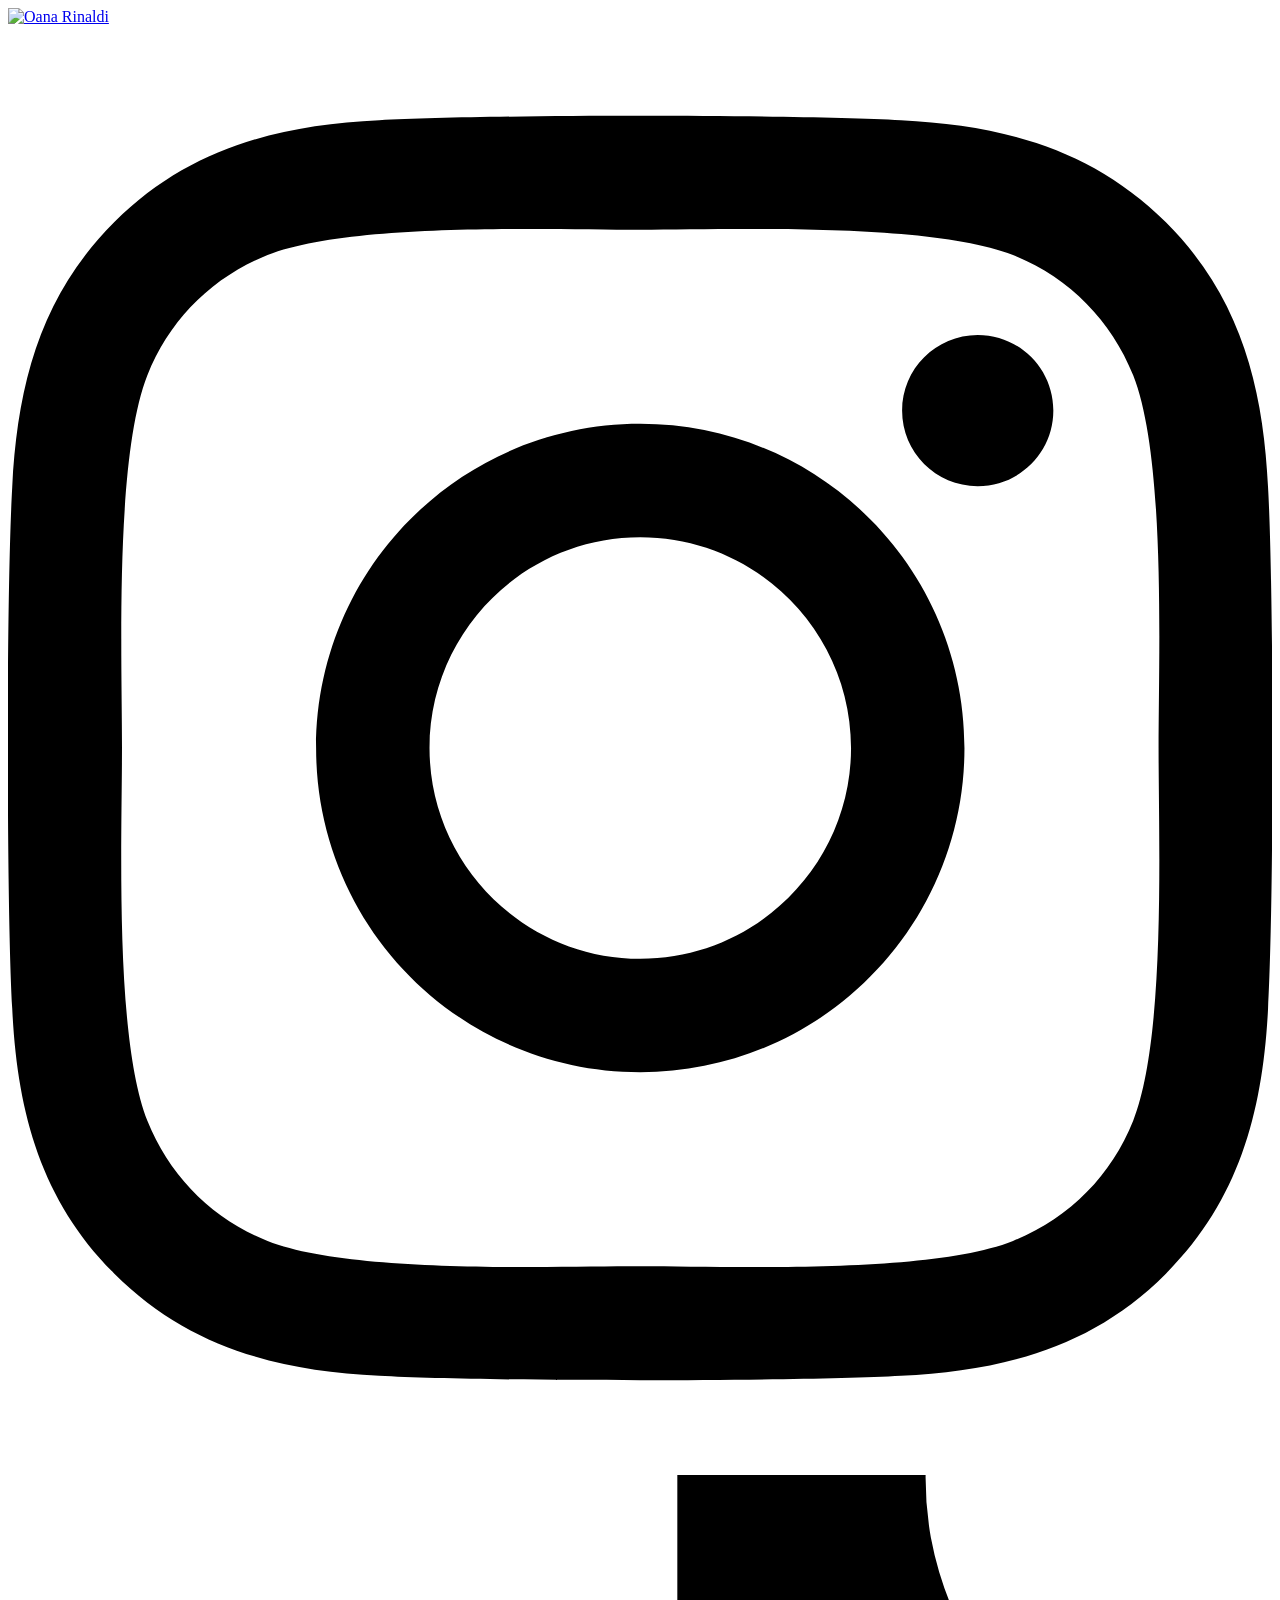
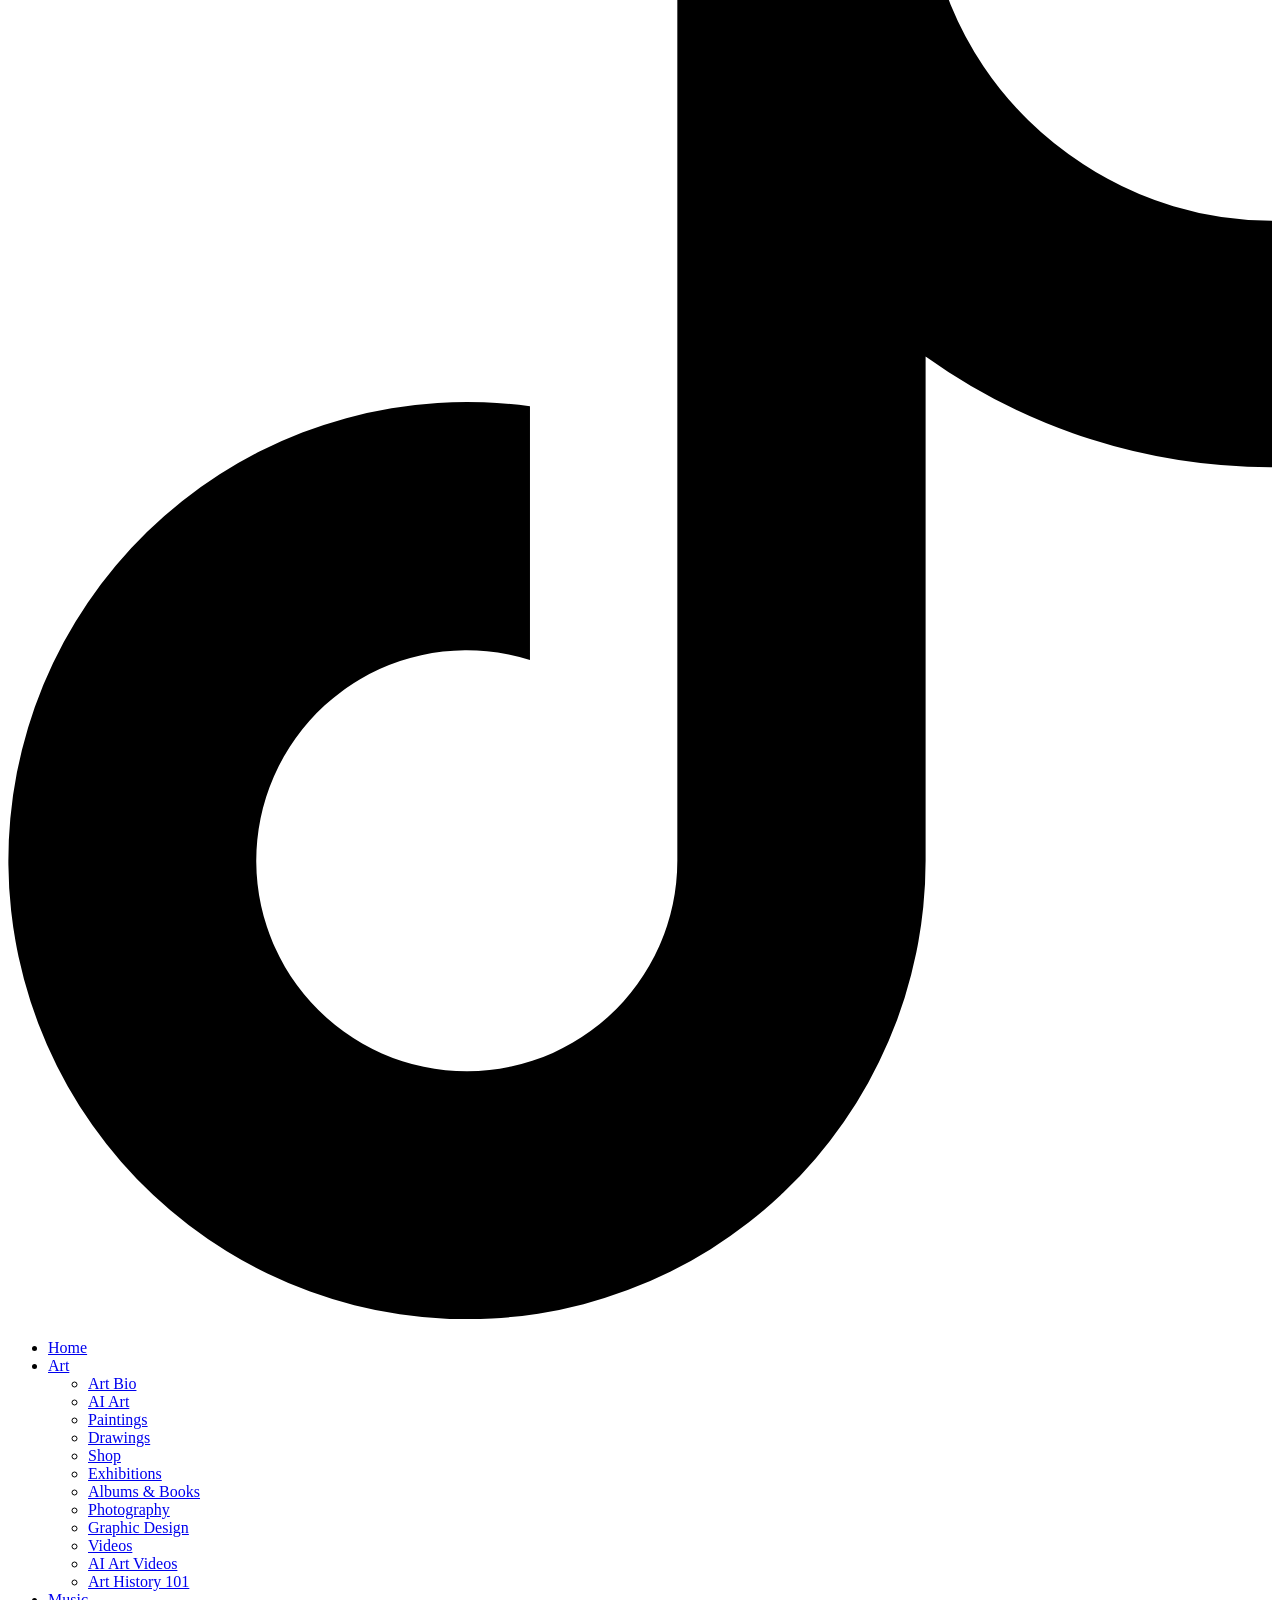
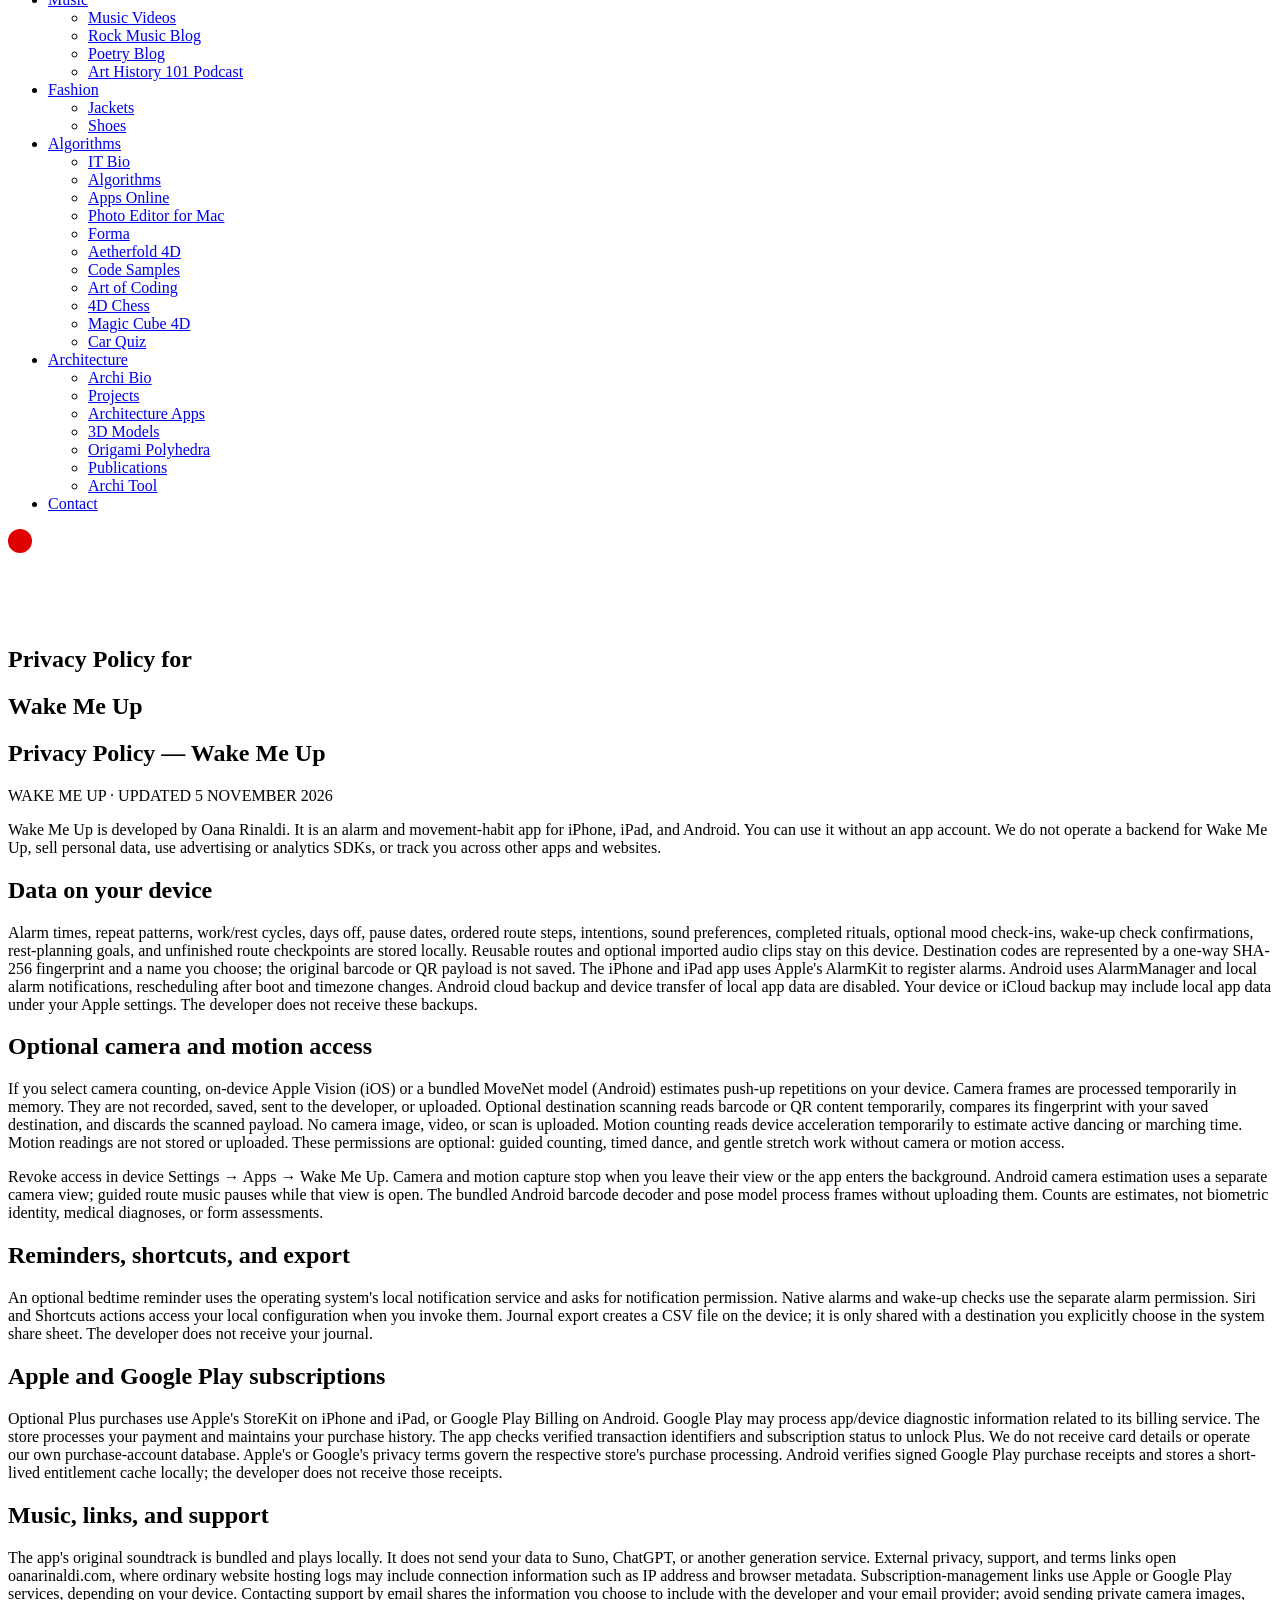
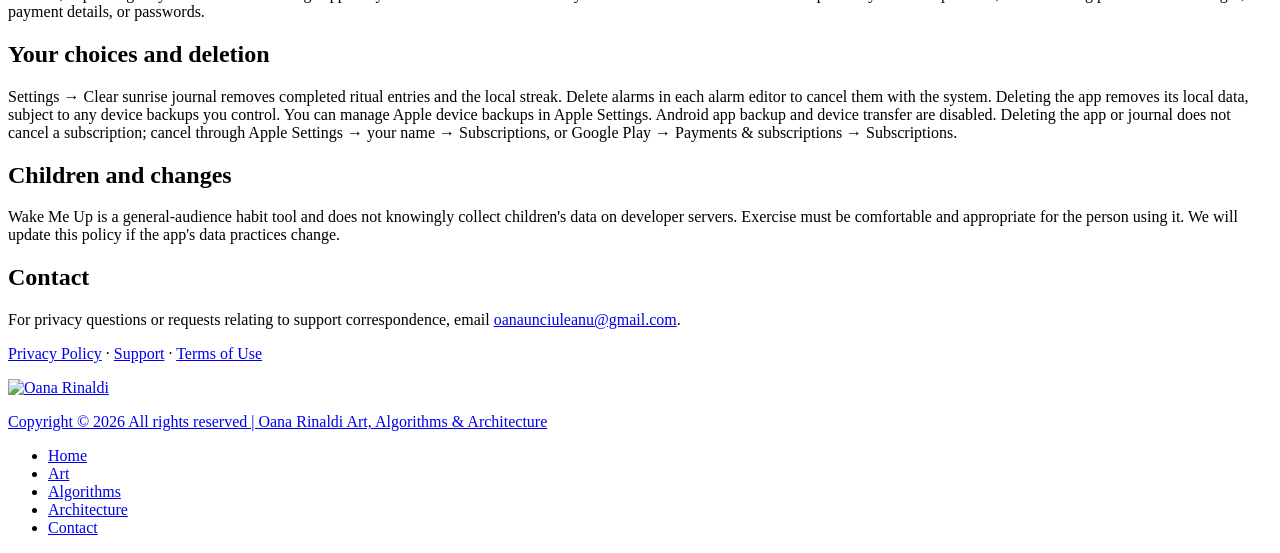
==== commit d7a5dec3: "Port Wake Me Up to Android with Apple content, native alarms and Play billing" ====
--- a/AppStore/Web/wakemeupprivacy.html
+++ b/AppStore/Web/wakemeupprivacy.html
@@ -3,7 +3,7 @@
 
 <head>
     <meta charset="UTF-8">
-    <meta name="description" content="Privacy Policy for Wake Me Up — local data, optional camera and motion permissions, and Apple subscriptions.">
+    <meta name="description" content="Privacy Policy for Wake Me Up — local data, optional camera and motion permissions, and Apple or Google Play subscriptions.">
     <meta http-equiv="X-UA-Compatible" content="IE=edge">
     <meta name="viewport" content="width=device-width, initial-scale=1, shrink-to-fit=no">
     <!-- The above 4 meta tags *must* come first in the head; any other head content must come *after* these tags -->
@@ -127,6 +127,7 @@
                                             <li><a href="musicvideos.html">Music Videos</a></li>
                                             <li><a target="_blank" href="https://rockfest.blog/">Rock Music Blog</a></li>
                                             <li><a target="_blank" href="https://thepoeticpage.com/">Poetry Blog</a></li>
+                                            <li><a target="_blank" rel="noopener noreferrer" href="https://open.spotify.com/show/5EHOfrYOGfUSAWzCk8MwGg">Art History 101 Podcast</a></li>
                                         </ul>
                                     </li>
                                     <li><a href="jackets.html">Fashion</a>
@@ -141,7 +142,8 @@
 											<li><a href="algorithmsbook.html">Algorithms</a></li>
                                             <li><a href="apps.html">Apps Online</a></li>
                                             <li><a href="photo-editor.html">Photo Editor for Mac</a></li>
-                                            <li><a href="https://aetherfold4d.com">Aetherfold 4D</a></li>
+                                            <li><a href="forma.html">Forma</a></li>
+                                            <li><a href="https://aetherfold4d.com" target="_blank" rel="noopener">Aetherfold 4D</a></li>
                                             <li><a href="code.html">Code Samples</a></li>
                                             <li><a target="_blank" href="https://artofcoding.blog/">Art of Coding</a></li>
                                             <li><a target="_blank" href="https://oanarinaldi.com/4d_chess/">4D Chess</a></li>
@@ -153,6 +155,7 @@
                                         <ul class="dropdown">
                                             <li><a href="archibio.html">Archi Bio</a></li>
                                             <li><a href="architecture.html">Projects</a></li>
+                                            <li><a href="architectureapps.html">Architecture Apps</a></li>
                                             <li><a href="3dmodels.html">3D Models</a></li>
                                             <li><a href="origami.html">Origami Polyhedra</a></li>
                                             <li><a href="archipublications.html">Publications</a></li>
@@ -170,7 +173,7 @@
                                     </div>
 
                                     <div class="login-register-btn mr-50">
-                                         <a target="_blank" href="https://www.saatchiart.com/en-ro/oanaunciuleanu" id="saatchiBtn" class="tooltip-btn" data-tooltip="Buy my Art on Saatchi Art"><i class="fa fa-paint-brush"></i></a>
+                                         <a target="_blank" href="https://www.saatchiart.com/en-ro/oanaunciuleanu" id="saatchiBtn" class="tooltip-btn" data-tooltip="Buy my Art on Saatchi Art" aria-label="Saatchi Art"><svg class="saatchi-art-icon" viewBox="0 0 100 100" width="24" height="24" aria-hidden="true" focusable="false" style="vertical-align:middle"><circle cx="50" cy="50" r="50" fill="var(--saatchi-background, #e00000)"/><use href="img/core-img/saatchi-art.svg#wordmark"></use></svg></a>
                                     </div>
 
 <div class="login-register-btn mr-50">
@@ -245,12 +248,12 @@
                         <div class="blog-content">
 
                           <!-- Post Excerpt -->
-    <h1>Privacy Policy — Wake Me Up</h1><p>WAKE ME UP · UPDATED 6 OCTOBER 2026</p><p>Wake Me Up is developed by Oana Rinaldi. It is a native iPhone and iPad alarm and movement-habit app. You can use it without an app account. We do not operate a backend for Wake Me Up, sell personal data, use advertising or analytics SDKs, or track you across other apps and websites.</p>
-<h2>Data on your device</h2><p>Alarm times, repeat patterns, work/rest cycles, days off, pause dates, ordered route steps, intentions, sound preferences, completed rituals, optional mood check-ins, wake-up check confirmations, rest-planning goals, and unfinished route checkpoints are stored locally. Reusable routes and optional imported audio clips stay on this device. Destination codes are represented by a one-way SHA-256 fingerprint and a name you choose; the original barcode or QR payload is not saved. The app uses Apple's AlarmKit to register your alarms with the operating system. Your device or iCloud backup may include local app data under your Apple settings. The developer does not receive these backups.</p>
-<h2>Optional camera and motion access</h2><p>If you select camera counting, the front camera and Apple's Vision framework estimate push-up repetitions on your device. Camera frames are processed temporarily in memory. They are not recorded, saved, sent to the developer, or uploaded. Optional destination scanning reads barcode or QR content temporarily, compares its fingerprint with your saved destination, and discards the scanned payload. No camera image, video, or scan is uploaded. Motion counting reads device acceleration temporarily to estimate active dancing or marching time. Motion readings are not stored or uploaded. These permissions are optional: guided counting, timed dance, and gentle stretch work without camera or motion access.</p><p>Revoke access in device Settings → Apps → Wake Me Up. Camera and motion capture stop when you pause, leave the ritual, or the app enters the background. Counts are estimates, not biometric identity, medical diagnoses, or form assessments.</p>
-<h2>Reminders, shortcuts, and export</h2><p>An optional bedtime reminder uses Apple\'s local notification service and asks for notification permission. Native alarms and wake-up checks use the separate alarm permission. Siri and Shortcuts actions access your local configuration when you invoke them. Journal export creates a CSV file on the device; it is only shared with a destination you explicitly choose in the system share sheet. The developer does not receive your journal.</p>\n<h2>Apple subscriptions</h2><p>Optional Plus purchases use Apple's StoreKit. Apple processes your payment and maintains your purchase history. The app checks verified transaction identifiers and subscription status to unlock Plus. We do not receive card details or operate our own purchase-account database. Apple's privacy terms govern its purchase processing.</p>
-<h2>Music, links, and support</h2><p>The app's original soundtrack is bundled and plays locally. It does not send your data to Suno, ChatGPT, or another generation service. External privacy, support, and terms links open oanarinaldi.com, where ordinary website hosting logs may include connection information such as IP address and browser metadata. Apple subscription-management links use Apple's services. Contacting support by email shares the information you choose to include with the developer and your email provider; avoid sending private camera images, payment details, or passwords.</p>
-<h2 id="choices" style="scroll-margin-top: 120px;">Your choices and deletion</h2><p>Settings → Clear sunrise journal removes completed ritual entries and the local streak. Delete alarms in each alarm editor to cancel them with the system. Deleting the app removes its local data, subject to any device backups you control. You can manage backups in Apple Settings. Deleting the app or journal does not cancel a subscription; cancel through Apple Settings → your name → Subscriptions.</p>
+    <h1>Privacy Policy — Wake Me Up</h1><p>WAKE ME UP · UPDATED 5 NOVEMBER 2026</p><p>Wake Me Up is developed by Oana Rinaldi. It is an alarm and movement-habit app for iPhone, iPad, and Android. You can use it without an app account. We do not operate a backend for Wake Me Up, sell personal data, use advertising or analytics SDKs, or track you across other apps and websites.</p>
+<h2>Data on your device</h2><p>Alarm times, repeat patterns, work/rest cycles, days off, pause dates, ordered route steps, intentions, sound preferences, completed rituals, optional mood check-ins, wake-up check confirmations, rest-planning goals, and unfinished route checkpoints are stored locally. Reusable routes and optional imported audio clips stay on this device. Destination codes are represented by a one-way SHA-256 fingerprint and a name you choose; the original barcode or QR payload is not saved. The iPhone and iPad app uses Apple's AlarmKit to register alarms. Android uses AlarmManager and local alarm notifications, rescheduling after boot and timezone changes. Android cloud backup and device transfer of local app data are disabled. Your device or iCloud backup may include local app data under your Apple settings. The developer does not receive these backups.</p>
+<h2>Optional camera and motion access</h2><p>If you select camera counting, on-device Apple Vision (iOS) or a bundled MoveNet model (Android) estimates push-up repetitions on your device. Camera frames are processed temporarily in memory. They are not recorded, saved, sent to the developer, or uploaded. Optional destination scanning reads barcode or QR content temporarily, compares its fingerprint with your saved destination, and discards the scanned payload. No camera image, video, or scan is uploaded. Motion counting reads device acceleration temporarily to estimate active dancing or marching time. Motion readings are not stored or uploaded. These permissions are optional: guided counting, timed dance, and gentle stretch work without camera or motion access.</p><p>Revoke access in device Settings → Apps → Wake Me Up. Camera and motion capture stop when you leave their view or the app enters the background. Android camera estimation uses a separate camera view; guided route music pauses while that view is open. The bundled Android barcode decoder and pose model process frames without uploading them. Counts are estimates, not biometric identity, medical diagnoses, or form assessments.</p>
+<h2>Reminders, shortcuts, and export</h2><p>An optional bedtime reminder uses the operating system's local notification service and asks for notification permission. Native alarms and wake-up checks use the separate alarm permission. Siri and Shortcuts actions access your local configuration when you invoke them. Journal export creates a CSV file on the device; it is only shared with a destination you explicitly choose in the system share sheet. The developer does not receive your journal.</p><h2>Apple and Google Play subscriptions</h2><p>Optional Plus purchases use Apple's StoreKit on iPhone and iPad, or Google Play Billing on Android. Google Play may process app/device diagnostic information related to its billing service. The store processes your payment and maintains your purchase history. The app checks verified transaction identifiers and subscription status to unlock Plus. We do not receive card details or operate our own purchase-account database. Apple's or Google's privacy terms govern the respective store's purchase processing. Android verifies signed Google Play purchase receipts and stores a short-lived entitlement cache locally; the developer does not receive those receipts.</p>
+<h2>Music, links, and support</h2><p>The app's original soundtrack is bundled and plays locally. It does not send your data to Suno, ChatGPT, or another generation service. External privacy, support, and terms links open oanarinaldi.com, where ordinary website hosting logs may include connection information such as IP address and browser metadata. Subscription-management links use Apple or Google Play services, depending on your device. Contacting support by email shares the information you choose to include with the developer and your email provider; avoid sending private camera images, payment details, or passwords.</p>
+<h2 id="choices" style="scroll-margin-top: 120px;">Your choices and deletion</h2><p>Settings → Clear sunrise journal removes completed ritual entries and the local streak. Delete alarms in each alarm editor to cancel them with the system. Deleting the app removes its local data, subject to any device backups you control. You can manage Apple device backups in Apple Settings. Android app backup and device transfer are disabled. Deleting the app or journal does not cancel a subscription; cancel through Apple Settings → your name → Subscriptions, or Google Play → Payments &amp; subscriptions → Subscriptions.</p>
 <h2>Children and changes</h2><p>Wake Me Up is a general-audience habit tool and does not knowingly collect children's data on developer servers. Exercise must be comfortable and appropriate for the person using it. We will update this policy if the app's data practices change.</p>
 <h2>Contact</h2><p>For privacy questions or requests relating to support correspondence, email <a href="mailto:oanaunciuleanu@gmail.com">oanaunciuleanu@gmail.com</a>.</p>
     <p class="mt-30"><a href="wakemeupprivacy.html">Privacy Policy</a> &middot; <a href="wakemeupsupport.html">Support</a> &middot; <a href="wakemeupterms.html">Terms of Use</a></p>
